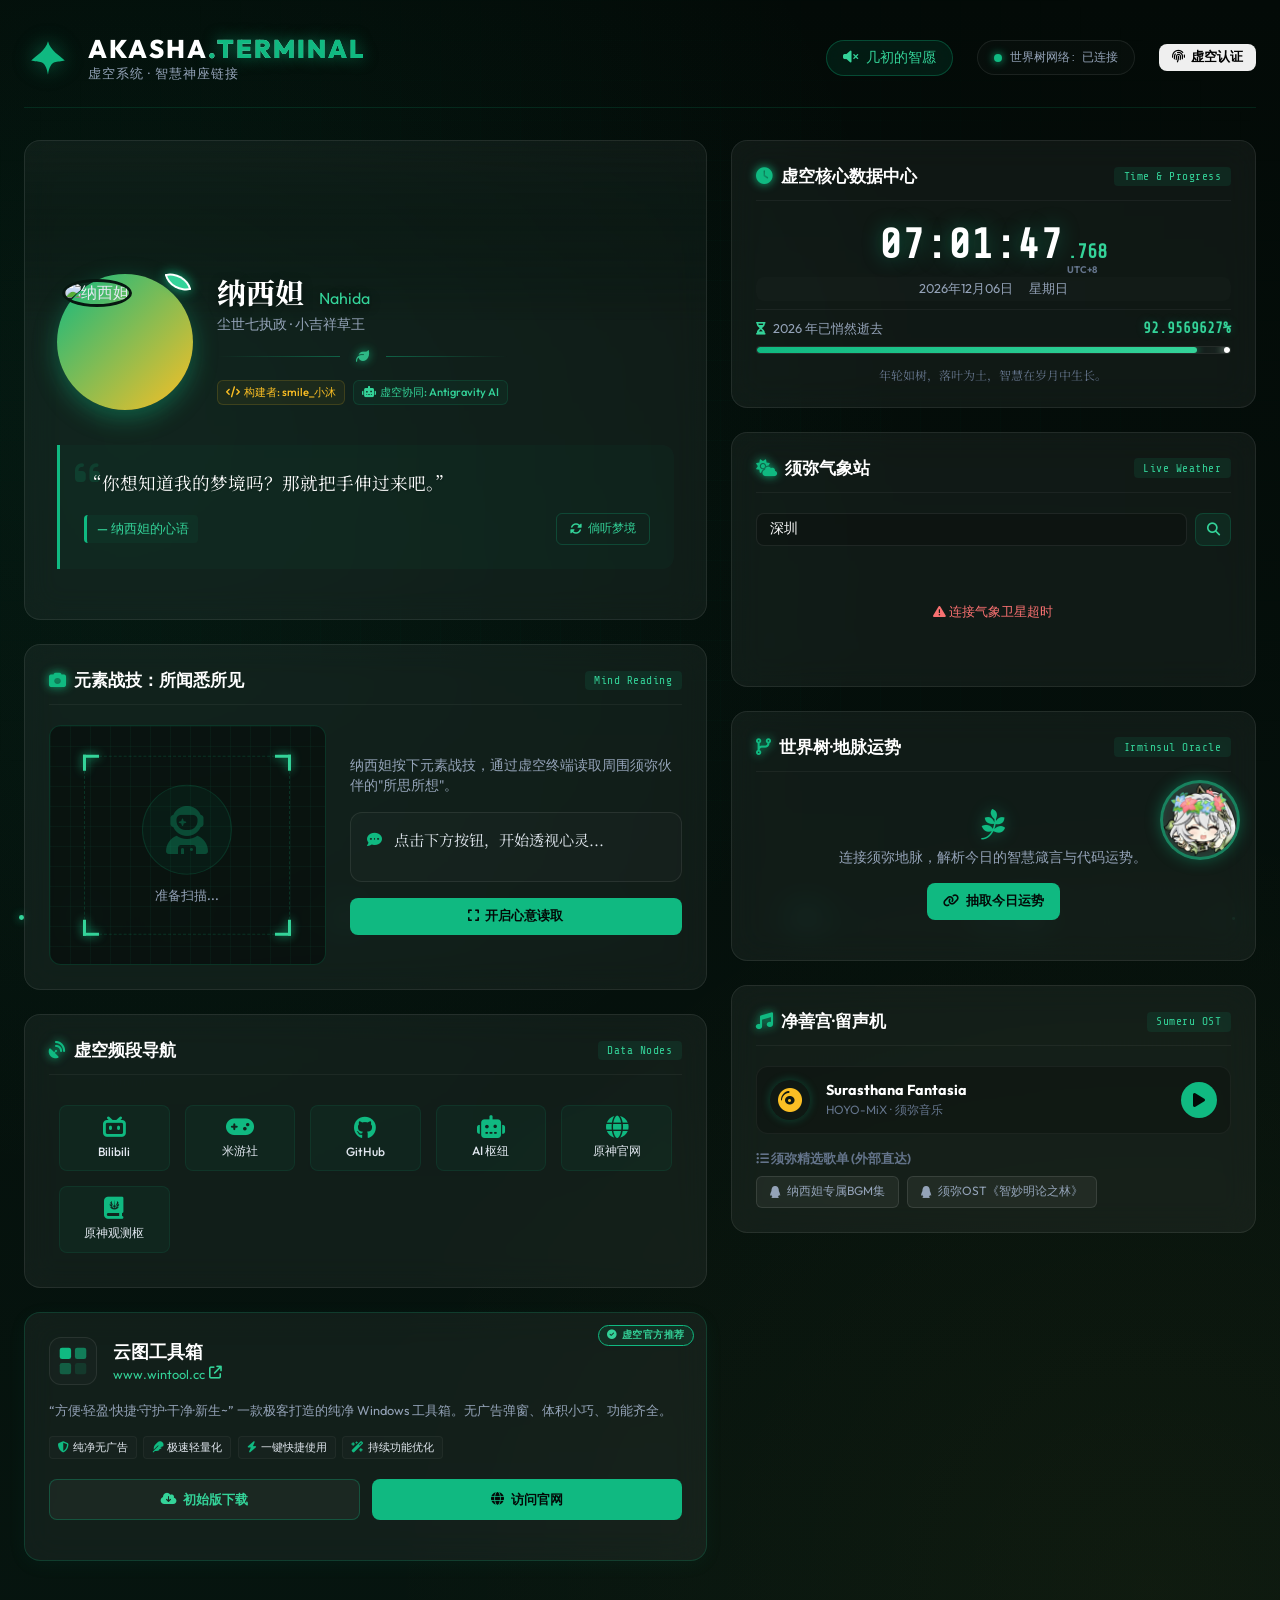
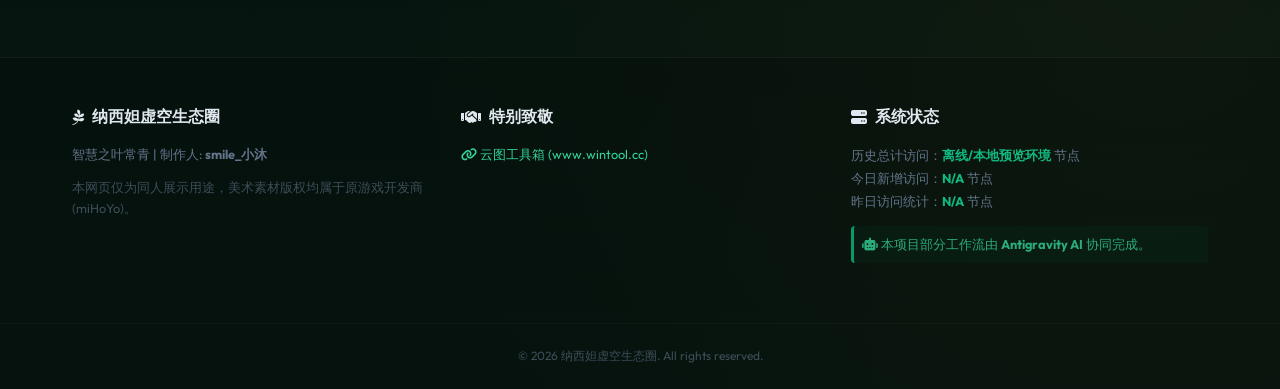
==== index.html @ fbbd4ab6 "Add files via upload" ====
<!DOCTYPE html>
<html lang="zh-CN">
<head>
    <meta charset="UTF-8">
    <meta name="viewport" content="width=device-width, initial-scale=1.0">
    <title>纳西妲の净善宫</title>
    
    <!-- Meta Descriptions for SEO -->
    <meta name="description" content="纳西妲的虚空终端主题仪表盘，集成了北京时间、2026年时间流逝百分比、实时须弥气象站、所闻悉所见心声读取器以及云图工具箱(www.wintool.cc)推荐，带您感受须弥智慧的纯净风范。">
    <meta name="keywords" content="纳西妲,原神,虚空终端,云图工具箱,www.wintool.cc,wintool,草神,小吉祥草王">
    <link rel="icon" href="http://q.qlogo.cn/headimg_dl?dst_uin=1250986144&spec=640&img_type=jpg" type="image/jpeg">

    <!-- Fonts & Icons -->
    <link href="https://fonts.googleapis.com/css2?family=Outfit:wght@300;400;500;700;800&family=Noto+Serif+SC:wght@400;600;900&family=Share+Tech+Mono&display=swap" rel="stylesheet">
    <link rel="stylesheet" href="https://cdnjs.cloudflare.com/ajax/libs/font-awesome/6.4.0/css/all.min.css">
    
    <!-- Custom Style Sheet -->
    <link rel="stylesheet" href="style.css">
</head>
<body>
    <!-- Interactive Particle Canvas -->
    <canvas id="interactionCanvas" class="interaction-canvas"></canvas>

    <!-- Global Loader Overlay -->
    <div class="loader-overlay" id="loaderOverlay">
        <div class="loader-content">
            <!-- Glowing Official Branch Icon (Pure SVG) -->
            <!-- Official Genshin Dendro Element Icon -->
            <div class="loader-icon">
                <i class="fa-solid fa-leaf"></i>
            </div>
            
            <!-- Thicker Progress Bar -->
            <div class="loader-bar-container">
                <div class="loader-bar-fill" id="loaderBar"></div>
            </div>
        </div>
    </div>
    <!-- Floating Leaves Particle Container -->
    <div class="leaf-container" id="leafContainer"></div>

    <!-- Akasha Terminal HUD Glow Grid Background -->
    <div class="hud-grid"></div>

    <!-- Main Container -->
    <main class="app-container">
        <!-- Header -->
        <header class="app-header">
            <div class="logo-area">
                <div class="akasha-symbol">
                    <svg viewBox="0 0 100 100" class="leaf-svg">
                        <path d="M50,15 C55,35 75,45 85,55 C70,60 55,50 50,85 C45,50 30,60 15,55 C25,45 45,35 50,15 Z" fill="var(--dendro-primary)"/>
                        <circle cx="50" cy="50" r="8" fill="none" stroke="currentColor" stroke-width="2"/>
                    </svg>
                </div>
                <div class="logo-text">
                    <h1>AKASHA<span>.TERMINAL</span></h1>
                    <p class="subtitle">虚空系统 · 智慧神座链接</p>
                </div>
            </div>
            <div class="header-widgets">
                <div class="audio-controls-wrapper">
                    <!-- Audio Synth Toggle -->
                    <button class="synth-btn" id="synthBtn" title="播放须弥微风曲">
                        <i class="fa-solid fa-volume-xmark"></i>
                        <span>草元素律动</span>
                    </button>
                </div>
                <div class="sys-status">
                    <span class="status-dot online"></span>
                    <span class="status-txt">世界树网络: 已连接</span>
                </div>
                <button class="btn btn-outline" id="akashaAuthBtn" title="虚空权限认证" style="padding: 0.3rem 0.8rem; font-size: 0.8rem;">
                    <i class="fa-solid fa-fingerprint"></i> <span>虚空认证</span>
                </button>
            </div>
        </header>

        <!-- Grid Layout -->
        <div class="dashboard-grid">
            
            <!-- LEFT COLUMN: Main Nahida Profile Card -->
            <section class="grid-main-col">
                <div class="card main-card glass">
                    <div class="card-bg-overlay" style="background-image: url('https://upload-bbs.miyoushe.com/upload/2024/11/23/341443505/0e2783a7169f55edb000020189354d25_5352761198484612535.jpg');"></div>
                    
                    <div class="profile-header">
                        <div class="avatar-wrapper">
                            <img src="http://q.qlogo.cn/headimg_dl?dst_uin=1250986144&spec=640&img_type=jpg" alt="纳西妲" class="nahida-avatar" id="nahidaAvatar">
                            <div class="akasha-earpiece">
                                <div class="ear-leaf"></div>
                            </div>
                        </div>
                        <div class="profile-info">
                            <h2>纳西妲 <span class="title-sc">Nahida</span></h2>
                            <p class="role">尘世七执政 · 小吉祥草王</p>
                            
                            <div class="profile-divider">
                                <span class="divider-line"></span>
                                <i class="fa-solid fa-leaf"></i>
                                <span class="divider-line"></span>
                            </div>

                            <div class="author-info">
                                <span class="author-tag"><i class="fa-solid fa-code"></i> 构建者: smile_小沐</span>
                                <span class="ai-tag"><i class="fa-solid fa-robot"></i> 虚空协同: Antigravity AI</span>
                            </div>
                        </div>
                    </div>

                    <!-- Inner Dialogue / Quotes Box -->
                    <div class="quote-box">
                        <div class="quote-icon"><i class="fa-solid fa-quote-left"></i></div>
                        <p class="quote-text" id="quoteText">“你想知道我的梦境吗？那就把手伸过来吧。”</p>
                        <div class="quote-footer">
                            <span class="quote-author">— 纳西妲的心语</span>
                            <button class="change-quote-btn" id="changeQuoteBtn" title="换一句惸惸话">
                                <i class="fa-solid fa-rotate"></i> 倘听梦境
                            </button>
                        </div>
                    </div>

                </div>

                <!-- Interactive "All Schemes to Know" Mind Reader Widget -->
                <div class="card mind-reader-card glass" style="overflow:visible;">
                    <div class="card-header">
                        <h3><i class="fa-solid fa-camera"></i> 元素战技：所闻悉所见</h3>
                        <span class="widget-tag">Mind Reading</span>
                    </div>
                    <div class="scanner-container">
                        <!-- Viewfinder: inline style guarantees height on ALL devices -->
                        <div class="scanner-viewfinder" style="height:240px;min-height:240px;display:block;">
                            <div class="scan-grid"></div>
                            <div class="scan-line"></div>
                            <div class="scan-target" id="scanTarget">
                                <div class="target-box">
                                    <div class="corner top-left"></div>
                                    <div class="corner top-right"></div>
                                    <div class="corner bottom-left"></div>
                                    <div class="corner bottom-right"></div>
                                    <div class="target-face">
                                        <div class="target-avatar-container">
                                            <i class="fa-solid fa-user-astronaut" id="targetIcon"></i>
                                            <img src="" alt="" id="targetAvatar" class="target-avatar-img">
                                            <div class="dendro-lock-icon" id="dendroLock"><i class="fa-solid fa-leaf"></i></div>
                                        </div>
                                        <span class="target-name" id="targetName">准备扫描...</span>
                                    </div>
                                </div>
                            </div>
                        </div>
                        <div class="scanner-info">
                            <p class="scan-instruction">
                                纳西妲按下元素战技，通过虚空终端读取周围须弥伙伴的"所思所想"。
                            </p>
                            <div class="thought-bubble" id="thoughtBubble">
                                <i class="fa-solid fa-comment-dots"></i>
                                <span id="thoughtText">点击下方按钮，开始透视心灵...</span>
                            </div>
                            <button class="btn btn-primary" id="startScanBtn">
                                <i class="fa-solid fa-expand"></i> 开启心意读取
                            </button>
                        </div>
                    </div>
                </div>

                <!-- WIDGET: Speed Dial (Akasha Data Nodes) -->
                <div class="card speed-dial-card glass">
                    <div class="card-header">
                        <h3><i class="fa-solid fa-satellite-dish"></i> 虚空频段导航</h3>
                        <span class="widget-tag">Data Nodes</span>
                    </div>
                    <div class="speed-dial-grid">
                        <a href="https://www.bilibili.com" target="_blank" class="dial-item">
                            <i class="fa-brands fa-bilibili"></i>
                            <span>Bilibili</span>
                        </a>
                        <a href="https://www.miyoushe.com/ys/" target="_blank" class="dial-item">
                            <i class="fa-solid fa-gamepad"></i>
                            <span>米游社</span>
                        </a>
                        <a href="https://github.com" target="_blank" class="dial-item">
                            <i class="fa-brands fa-github"></i>
                            <span>GitHub</span>
                        </a>
                        <a href="https://chatgpt.com" target="_blank" class="dial-item">
                            <i class="fa-solid fa-robot"></i>
                            <span>AI 枢纽</span>
                        </a>
                        <a href="https://ys.mihoyo.com/" target="_blank" class="dial-item">
                            <i class="fa-solid fa-globe"></i>
                            <span>原神官网</span>
                        </a>
                        <a href="https://wiki.biligame.com/ys/" target="_blank" class="dial-item">
                            <i class="fa-solid fa-book-journal-whills"></i>
                            <span>原神观测枢</span>
                        </a>
                    </div>
                </div>

                <!-- WIDGET 3: Wintool.cc Card -->
                <div class="card wintool-card glass">
                    <div class="card-badge"><i class="fa-solid fa-circle-check"></i> 虚空官方推荐</div>
                    <div class="wintool-header">
                        <div class="wintool-logo">
                            <svg viewBox="0 0 100 100" class="wintool-svg">
                                <rect x="15" y="15" width="30" height="30" rx="6" fill="var(--dendro-primary)" />
                                <rect x="55" y="15" width="30" height="30" rx="6" fill="var(--dendro-primary)" opacity="0.6" />
                                <rect x="15" y="55" width="30" height="30" rx="6" fill="var(--dendro-primary)" opacity="0.4" />
                                <rect x="55" y="55" width="30" height="30" rx="6" fill="var(--dendro-primary)" opacity="0.15" />
                            </svg>
                        </div>
                        <div class="wintool-meta">
                            <h4>云图工具箱</h4>
                            <a href="https://www.wintool.cc" target="_blank" class="wintool-link">www.wintool.cc <i class="fa-solid fa-arrow-up-right-from-square"></i></a>
                        </div>
                    </div>
                    <p class="wintool-desc">
                        “方便·轻盈·快捷·守护·干净·新生~” 一款极客打造的纯净 Windows 工具箱。无广告弹窗、体积小巧、功能齐全。
                    </p>
                    
                    <div class="wintool-features">
                        <span class="feature-tag"><i class="fa-solid fa-shield-halved"></i> 纯净无广告</span>
                        <span class="feature-tag"><i class="fa-solid fa-feather"></i> 极速轻量化</span>
                        <span class="feature-tag"><i class="fa-solid fa-bolt"></i> 一键快捷使用</span>
                        <span class="feature-tag"><i class="fa-solid fa-wand-magic-sparkles"></i> 持续功能优化</span>
                    </div>

                    <div class="wintool-actions">
                        <a href="https://www.lanzoui.com/b015rasqd" target="_blank" class="btn btn-download-initial">
                            <i class="fa-solid fa-cloud-arrow-down"></i> 初始版下载
                        </a>
                        <a href="https://www.wintool.cc" target="_blank" class="btn btn-primary btn-wintool-home">
                            <i class="fa-solid fa-globe"></i> 访问官网
                        </a>
                    </div>
                </div>
            </section>

            <!-- RIGHT COLUMN: Surrounding Widgets -->
            <section class="grid-side-col">
                
                <!-- WIDGET 1: Akasha Core (Clock & Year Progress) -->
                <div class="card clock-card glass">
                    <div class="card-header">
                        <h3><i class="fa-solid fa-clock"></i> 虚空核心数据中心</h3>
                        <span class="widget-tag">Time & Progress</span>
                    </div>
                    <div class="clock-display">
                        <div class="time-main" id="timeMain">12:00:00</div>
                        <div class="time-sub">
                            <span id="timeMs">.000</span>
                            <span class="time-zone">UTC+8</span>
                        </div>
                    </div>
                    <div class="date-display">
                        <span id="dateText">2026年07月10日</span>
                        <span id="dayOfWeek">星期五</span>
                    </div>

                    <div class="year-progress-section">
                        <div class="year-label-row">
                            <span><i class="fa-solid fa-hourglass-half"></i> 2026 年已悄然逝去</span>
                            <span class="percentage-value" id="yearPercent">00.000000%</span>
                        </div>
                        <div class="progress-bar-container">
                            <div class="progress-bar-fill" id="yearProgressBar"></div>
                            <div class="glow-point"></div>
                        </div>
                        <div class="year-tips">
                            <span>年轮如树，落叶为土，智慧在岁月中生长。</span>
                        </div>
                    </div>
                </div>

                <!-- WIDGET 2: Weather Widget -->
                <div class="card weather-card glass">
                    <div class="card-header">
                        <h3><i class="fa-solid fa-cloud-sun"></i> 须弥气象站</h3>
                        <span class="widget-tag">Live Weather</span>
                    </div>
                    <div class="weather-search">
                        <input type="text" id="cityInput" placeholder="输入城市（如：深圳）" value="深圳">
                        <button id="searchWeatherBtn" title="查询天气"><i class="fa-solid fa-magnifying-glass"></i></button>
                    </div>
                    
                    <div class="weather-display" id="weatherDisplay">
                        <div class="weather-loading"><i class="fa-solid fa-spinner fa-spin"></i> 正在连接须弥气象网...</div>
                    </div>
                </div>

                <!-- WIDGET C: Irminsul Fortune -->
                <div class="card fortune-card glass">
                    <div class="card-header">
                        <h3><i class="fa-solid fa-code-branch"></i> 世界树·地脉运势</h3>
                        <span class="widget-tag">Irminsul Oracle</span>
                    </div>
                    <div class="fortune-content" id="fortuneContent">
                        <div class="fortune-idle">
                            <i class="fa-brands fa-pagelines" style="font-size: 2rem; color: var(--dendro-primary); margin-bottom: 0.5rem; filter: drop-shadow(0 0 8px rgba(16, 185, 129, 0.4));"></i>
                            <p style="font-size: 0.85rem; color: var(--text-secondary); margin-bottom: 1rem;">连接须弥地脉，解析今日的智慧箴言与代码运势。</p>
                            <button id="drawFortuneBtn" class="btn btn-primary"><i class="fa-solid fa-link"></i> 抽取今日运势</button>
                        </div>
                    </div>
                </div>

                <!-- WIDGET D: Sanctuary Music Player (Native UI) -->
                <div class="card music-card glass">
                    <div class="card-header">
                        <h3><i class="fa-solid fa-music"></i> 净善宫·留声机</h3>
                        <span class="widget-tag">Sumeru OST</span>
                    </div>
                    <div class="music-player-container">
                        <!-- Native Aesthetic UI -->
                        <div class="native-music-player">
                            <div class="cd-cover">
                                <i class="fa-solid fa-compact-disc"></i>
                            </div>
                            <div class="music-info">
                                <h4>Surasthana Fantasia</h4>
                                <p>HOYO-MiX · 须弥音乐</p>
                            </div>
                            <a href="#" id="nativePlayBtn" class="play-btn" title="播放"><i class="fa-solid fa-play"></i></a>
                        </div>
                        
                        <div class="playlist-recommendations" style="margin-top: 1rem;">
                            <h4 style="font-size: 0.8rem; color: var(--text-muted); margin-bottom: 0.5rem;"><i class="fa-solid fa-list-ul"></i> 须弥精选歌单 (外部直达)</h4>
                            <div style="display: flex; gap: 0.5rem; flex-wrap: wrap;">
                                <a href="https://y.qq.com/n/ryqq/playlist/8920199966" target="_blank" class="playlist-link-btn">
                                    <i class="fa-brands fa-qq"></i> 纳西妲专属BGM集
                                </a>
                                <a href="https://y.qq.com/n/ryqq/album/3303666" target="_blank" class="playlist-link-btn">
                                    <i class="fa-brands fa-qq"></i> 须弥OST《智妙明论之林》
                                </a>
                            </div>
                        </div>
                </div>
            </section>
        </div>
    </main>

    <!-- Footer -->
    <footer class="app-footer">
        <div class="footer-content">
            <div class="footer-section">
                <h4><i class="fa-brands fa-pagelines"></i> 纳西妲虚空生态圈</h4>
                <p>智慧之叶常青 | 制作人: <strong>smile_小沐</strong></p>
                <p class="copyright-text">本网页仅为同人展示用途，美术素材版权均属于原游戏开发商 (miHoYo)。</p>
            </div>
            
            <div class="footer-section">
                <h4><i class="fa-solid fa-handshake"></i> 特别致敬</h4>
                <p><a href="https://www.wintool.cc" target="_blank" class="footer-link"><i class="fa-solid fa-link"></i> 云图工具箱 (www.wintool.cc)</a></p>
            </div>
            
            <div class="footer-section">
                <h4><i class="fa-solid fa-server"></i> 系统状态</h4>
                <div class="stats-container" style="font-size:0.8rem; line-height:1.8; margin-bottom:0.8rem;">
                    <div>历史总计访问：<span id="stat_total" class="stat-highlight">...</span> 节点</div>
                    <div>今日新增访问：<span id="stat_today" class="stat-highlight">...</span> 节点</div>
                    <div>昨日访问统计：<span id="stat_yesterday" class="stat-highlight">...</span> 节点</div>
                </div>
                <p class="ai-tip">
                    <i class="fa-solid fa-robot"></i> 本项目部分工作流由 <strong>Antigravity AI</strong> 协同完成。
                </p>
            </div>
        </div>
        <div class="footer-bottom">
            <p>© 2026 纳西妲虚空生态圈. All rights reserved.</p>
        </div>
    </footer>

    <!-- Desktop Companion (Aranara / Mini Nahida) -->
    <div id="companionPet" class="companion-pet">
        <div class="companion-speech" id="companionSpeech">金色的那菈，你好！</div>
        <img src="" alt="Companion" id="companionImg" referrerpolicy="no-referrer">
    </div>

    <!-- Akasha Quiz Modal -->
    <div id="quizModal" class="quiz-modal">
        <div class="quiz-modal-content glass">
            <div class="quiz-header">
                <h3><i class="fa-solid fa-circle-question"></i> 虚空终端·访问认证</h3>
                <button id="closeQuizBtn" class="close-btn"><i class="fa-solid fa-xmark"></i></button>
            </div>
            <div id="quizBody" class="quiz-body">
                <p id="quizQuestion" class="quiz-question">正在连接虚空数据库读取谜语...</p>
                <div id="quizOptions" class="quiz-options">
                    <!-- Options injected via JS -->
                </div>
            </div>
        </div>
    </div>

    <!-- Audio Element (Silent fallbacks, synthesizers inside script.js will generate magic chime sounds directly) -->
    
    <!-- External Script -->
    <script src="script.js"></script>
</body>
</html>
---- style.css ----
/* CSS Design System - Nahida Akasha Terminal Dashboard */

:root {
    --dendro-primary: #10B981;
    --dendro-primary-rgb: 16, 185, 129;       /* Emerald Green */
    --dendro-light: #34D399;         /* Lime Green */
    --dendro-bg-glow: rgba(var(--dendro-primary-rgb), 0.15);
    --dendro-accent: #A7F3D0;        /* Mint Green */
    --gold-accent: #FBBF24;          /* Warm Gold */
    --gold-glow: rgba(251, 191, 36, 0.3);
    
    --bg-dark: #071711;              /* Deep Forest Shadow */
    --bg-darker: #030a07;
    
    --glass-bg: rgba(255, 255, 255, 0.05);
    --glass-border: rgba(255, 255, 255, 0.08);
    --glass-border-glow: rgba(var(--dendro-primary-rgb), 0.3);
    --glass-blur: blur(16px);
    
    --text-primary: #E2E8F0;
    --text-secondary: #94A3B8;
    --text-muted: #64748B;
    
    --font-cyber: 'Share Tech Mono', monospace;
    --font-sans: 'Outfit', -apple-system, BlinkMacSystemFont, "Segoe UI", Roboto, Helvetica, Arial, sans-serif;
    --font-serif: 'Noto Serif SC', Georgia, serif;
}

/* Dream Mode Overrides */
body.dream-mode {
    --bg-darker: #050a14;
    --dendro-primary: #3b82f6;
    --dendro-primary-rgb: 59, 130, 246;
    --dendro-light: #93c5fd;
    --glass-bg: rgba(5, 10, 20, 0.6);
    --gold-accent: #c4b5fd;
    --gold-glow: rgba(196, 181, 253, 0.4);
}

.interaction-canvas {
    position: fixed;
    top: 0;
    left: 0;
    width: 100%;
    height: 100%;
    pointer-events: none; /* Let clicks pass through to elements */
    z-index: 1; /* Above background, behind cards */
    opacity: 0.8;
}

/* Global Reset & Base */
* {
    margin: 0;
    padding: 0;
    box-sizing: border-box;
}

body {
    background-color: var(--bg-dark);
    color: var(--text-primary);
    font-family: var(--font-sans);
    overflow-x: hidden;
    min-height: 100vh;
    display: flex;
    flex-direction: column;
    position: relative;
    transition: background-color 2s ease, filter 2s ease, background-image 2s ease;
    /* Elegant radial gradients to simulate Akasha virtual space */
    background-image: 
        radial-gradient(circle at 10% 20%, rgba(var(--dendro-primary-rgb), 0.08) 0%, transparent 40%),
        radial-gradient(circle at 90% 80%, rgba(251, 191, 36, 0.04) 0%, transparent 40%),
        linear-gradient(180deg, var(--bg-darker) 0%, var(--bg-dark) 100%);
}

/* Scrollbar Customization */
::-webkit-scrollbar {
    width: 6px;
}
::-webkit-scrollbar-track {
    background: var(--bg-darker);
}
::-webkit-scrollbar-thumb {
    background: rgba(var(--dendro-primary-rgb), 0.3);
    border-radius: 3px;
}
::-webkit-scrollbar-thumb:hover {
    background: var(--dendro-primary);
}

/* Ambient Leaf Particle System */
.leaf-container {
    position: fixed;
    top: 0;
    left: 0;
    width: 100%;
    height: 100%;
    pointer-events: none;
    z-index: 1;
    overflow: hidden;
}

.leaf-particle {
    position: absolute;
    top: -50px;
    background: radial-gradient(circle, var(--dendro-light) 0%, transparent 70%);
    opacity: 0.6;
    border-radius: 50% 0 50% 0;
    transform-origin: center;
    filter: drop-shadow(0 0 8px var(--dendro-primary));
    animation: fall linear infinite;
}

@keyframes fall {
    0% {
        transform: translateY(-50px) translateX(0) rotate(0deg) scale(0.8);
        opacity: 0;
    }
    10% {
        opacity: 0.6;
    }
    90% {
        opacity: 0.6;
    }
    100% {
        transform: translateY(105vh) translateX(100px) rotate(360deg) scale(0.5);
        opacity: 0;
    }
}

/* Grid Overlay Background */
.hud-grid {
    position: fixed;
    top: 0;
    left: 0;
    width: 100%;
    height: 100%;
    pointer-events: none;
    z-index: 0;
    background-image: 
        linear-gradient(rgba(var(--dendro-primary-rgb), 0.02) 1px, transparent 1px),
        linear-gradient(90deg, rgba(var(--dendro-primary-rgb), 0.02) 1px, transparent 1px);
    background-size: 40px 40px;
    mask-image: radial-gradient(ellipse at 50% 50%, black 40%, transparent 90%);
    -webkit-mask-image: radial-gradient(ellipse at 50% 50%, black 40%, transparent 90%);
}

/* App Layout Structure */
.app-container {
    width: 100%;
    max-width: 1400px;
    margin: 0 auto;
    padding: 2rem 1.5rem;
    position: relative;
    z-index: 2;
    flex-grow: 1;
}

/* Header Styling */
.app-header {
    display: flex;
    justify-content: space-between;
    align-items: center;
    padding-bottom: 1.5rem;
    margin-bottom: 2rem;
    border-bottom: 1px solid rgba(var(--dendro-primary-rgb), 0.15);
}

.logo-area {
    display: flex;
    align-items: center;
    gap: 1rem;
}

.akasha-symbol {
    width: 48px;
    height: 48px;
    color: var(--dendro-primary);
    filter: drop-shadow(0 0 10px rgba(var(--dendro-primary-rgb), 0.5));
    animation: pulseGlow 3s ease-in-out infinite alternate;
}

.leaf-svg {
    width: 100%;
    height: 100%;
}

.logo-text h1 {
    font-size: 1.6rem;
    font-weight: 800;
    letter-spacing: 2px;
    background: linear-gradient(135deg, #FFF 60%, var(--dendro-light) 100%);
    -webkit-background-clip: text;
    -webkit-text-fill-color: transparent;
}

.logo-text h1 span {
    color: var(--dendro-primary);
    -webkit-text-fill-color: initial;
    text-shadow: 0 0 15px rgba(var(--dendro-primary-rgb), 0.6);
}

.logo-text .subtitle {
    font-size: 0.8rem;
    color: var(--text-secondary);
    font-family: var(--font-sans);
    letter-spacing: 1px;
}

.header-widgets {
    display: flex;
    align-items: center;
    gap: 1.5rem;
}

.audio-controls-wrapper {
    display: flex;
    align-items: center;
    gap: 0.75rem;
}

.synth-btn {
    background: rgba(var(--dendro-primary-rgb), 0.1);
    border: 1px solid rgba(var(--dendro-primary-rgb), 0.3);
    color: var(--dendro-light);
    padding: 0.5rem 1rem;
    border-radius: 30px;
    font-size: 0.85rem;
    font-weight: 500;
    cursor: pointer;
    display: flex;
    align-items: center;
    gap: 0.5rem;
    transition: all 0.3s cubic-bezier(0.4, 0, 0.2, 1);
    backdrop-filter: var(--glass-blur);
}

.synth-btn:hover {
    background: var(--dendro-primary);
    color: var(--bg-darker);
    box-shadow: 0 0 15px rgba(var(--dendro-primary-rgb), 0.4);
    transform: translateY(-2px);
}

.synth-btn.playing {
    animation: activeGlow 1.5s ease-in-out infinite alternate;
    background: rgba(var(--dendro-primary-rgb), 0.2);
}

.sys-status {
    display: flex;
    align-items: center;
    gap: 0.5rem;
    background: rgba(255, 255, 255, 0.02);
    border: 1px solid var(--glass-border);
    padding: 0.5rem 1rem;
    border-radius: 30px;
}

.status-dot {
    width: 8px;
    height: 8px;
    border-radius: 50%;
}

.status-dot.online {
    background-color: var(--dendro-primary);
    box-shadow: 0 0 8px var(--dendro-primary);
    animation: statusBlink 1.5s infinite;
}

.status-txt {
    font-size: 0.75rem;
    color: var(--text-secondary);
    font-family: var(--font-cyber);
}

/* Card Foundations (Glassmorphism) */
.card {
    background: var(--glass-bg);
    border: 1px solid var(--glass-border);
    border-radius: 16px;
    backdrop-filter: var(--glass-blur);
    -webkit-backdrop-filter: var(--glass-blur);
    padding: 1.5rem;
    position: relative;
    overflow: hidden;
    transition: border-color 0.3s, box-shadow 0.3s, transform 0.3s;
}

.card:hover {
    border-color: var(--glass-border-glow);
    box-shadow: 0 8px 32px 0 rgba(var(--dendro-primary-rgb), 0.05);
}

.card-header {
    display: flex;
    justify-content: space-between;
    align-items: center;
    margin-bottom: 1.25rem;
    border-bottom: 1px solid rgba(255, 255, 255, 0.05);
    padding-bottom: 0.75rem;
}

.card-header h3 {
    font-size: 1.05rem;
    font-weight: 600;
    display: flex;
    align-items: center;
    gap: 0.5rem;
    color: #FFF;
}

.card-header h3 i {
    color: var(--dendro-primary);
    filter: drop-shadow(0 0 5px var(--dendro-primary));
}

.widget-tag {
    font-size: 0.7rem;
    font-family: var(--font-cyber);
    background: rgba(var(--dendro-primary-rgb), 0.1);
    color: var(--dendro-light);
    padding: 0.2rem 0.6rem;
    border-radius: 4px;
    letter-spacing: 0.5px;
}

/* Dashboard Grid System */
.dashboard-grid {
    display: grid;
    grid-template-columns: 1.3fr 1fr;
    gap: 1.5rem;
    align-items: start;
}

.grid-main-col, .grid-side-col {
    display: flex;
    flex-direction: column;
    gap: 1.5rem;
}

/* MAIN CARD (Nahida Profile) */
.main-card {
    padding: 0;
    display: flex;
    flex-direction: column;
    min-height: 480px;
}

.card-bg-overlay {
    height: 180px;
    background-size: cover;
    background-position: center;
    position: relative;
    border-bottom: 1px solid rgba(var(--dendro-primary-rgb), 0.1);
    /* Smooth gradient mask to dissolve the background image into the card glass container */
    mask-image: linear-gradient(to bottom, black 40%, transparent 100%);
    -webkit-mask-image: linear-gradient(to bottom, black 40%, transparent 100%);
}

.card-bg-overlay::after {
    content: '';
    position: absolute;
    bottom: 0;
    left: 0;
    width: 100%;
    height: 100%;
    background: linear-gradient(0deg, rgba(7, 23, 17, 0.95) 0%, rgba(7, 23, 17, 0.4) 70%, transparent 100%);
}

.profile-header {
    display: flex;
    padding: 0 2rem;
    margin-top: -50px;
    position: relative;
    z-index: 2;
    gap: 1.5rem;
    align-items: center;
}

.avatar-wrapper {
    width: 136px;
    height: 136px;
    margin-top: 0;
    flex-shrink: 0;
    border-radius: 50%;
    padding: 5px;
    background: linear-gradient(135deg, var(--dendro-primary), var(--gold-accent));
    box-shadow: 0 8px 24px rgba(var(--dendro-primary-rgb), 0.4);
    position: relative;
}

.nahida-avatar {
    width: 100%;
    height: 100%;
    border-radius: 50%;
    object-fit: cover;
    border: 3px solid var(--bg-dark);
}

/* Akasha Earpiece Motif */
.akasha-earpiece {
    position: absolute;
    top: -3px;
    right: -10px;
    width: 36px;
    height: 36px;
    background: transparent;
    pointer-events: none;
}

.ear-leaf {
    width: 22px;
    height: 22px;
    background-color: var(--dendro-light);
    border-radius: 0 100% 0 100%;
    transform: rotate(-15deg);
    box-shadow: 0 0 12px var(--dendro-primary);
    border: 2px solid #FFF;
    animation: activeGlow 1.5s ease-in-out infinite alternate;
}

.profile-info {
    padding-bottom: 0.5rem;
}

.profile-info h2 {
    font-size: 1.8rem;
    font-weight: 800;
    font-family: var(--font-serif);
    color: #FFF;
    margin-bottom: 0.2rem;
    text-shadow: 0 2px 10px rgba(0, 0, 0, 0.5);
}

.profile-info h2 .title-sc {
    font-family: var(--font-sans);
    font-size: 1rem;
    color: var(--dendro-light);
    font-weight: 400;
    margin-left: 0.5rem;
}

.profile-info .role {
    font-size: 0.9rem;
    color: var(--text-secondary);
    margin-bottom: 0.75rem;
}

.badge {
    background: linear-gradient(90deg, var(--dendro-primary), var(--dendro-light));
    color: var(--bg-darker);
    font-size: 0.65rem;
    font-weight: 800;
    text-transform: uppercase;
    padding: 0.2rem 0.6rem;
    border-radius: 30px;
    display: inline-block;
    letter-spacing: 1px;
    margin-bottom: 0.5rem;
}

.profile-divider {
    display: flex;
    align-items: center;
    gap: 1rem;
    margin: 1rem 0;
    width: 100%;
    opacity: 0.85;
}

.profile-divider .divider-line {
    flex: 1;
    height: 1px;
    background: linear-gradient(90deg, rgba(var(--dendro-primary-rgb), 0.5), transparent);
}

.profile-divider .divider-line:first-child {
    background: linear-gradient(270deg, rgba(var(--dendro-primary-rgb), 0.5), transparent);
}

.profile-divider i {
    color: var(--dendro-light);
    font-size: 0.85rem;
    filter: drop-shadow(0 0 5px var(--dendro-primary));
}

.author-info {
    display: flex;
    gap: 0.5rem;
    margin-top: 0.6rem;
    flex-wrap: wrap;
}

.author-tag {
    background: rgba(251, 191, 36, 0.05);
    border: 1px solid rgba(251, 191, 36, 0.15);
    padding: 0.25rem 0.5rem;
    border-radius: 6px;
    font-size: 0.7rem;
    color: var(--gold-accent);
    display: flex;
    align-items: center;
    gap: 0.25rem;
    font-weight: 500;
}

.ai-tag {
    background: rgba(var(--dendro-primary-rgb), 0.05);
    border: 1px solid rgba(var(--dendro-primary-rgb), 0.15);
    padding: 0.25rem 0.5rem;
    border-radius: 6px;
    font-size: 0.7rem;
    color: var(--dendro-light);
    display: flex;
    align-items: center;
    gap: 0.25rem;
    font-weight: 500;
}

/* Quote Box Styling */
.quote-box {
    margin: 2rem;
    background: rgba(var(--dendro-primary-rgb), 0.04);
    border-left: 3px solid var(--dendro-primary);
    padding: 1.5rem;
    border-radius: 0 12px 12px 0;
    position: relative;
}

.quote-icon {
    font-size: 1.8rem;
    color: rgba(var(--dendro-primary-rgb), 0.15);
    position: absolute;
    top: 10px;
    left: 15px;
    pointer-events: none;
}

.quote-text {
    font-family: var(--font-serif);
    font-size: 1.1rem;
    line-height: 1.6;
    color: #FFF;
    margin-bottom: 1rem;
    position: relative;
    z-index: 1;
    text-shadow: 0 1px 2px rgba(0, 0, 0, 0.2);
}

.quote-footer {
    display: flex;
    justify-content: space-between;
    align-items: center;
}

.quote-author {
    font-size: 0.8rem;
    color: var(--dendro-light);
    background: rgba(var(--dendro-primary-rgb), 0.05);
    padding: 0.3rem 0.6rem;
    border-radius: 4px;
    border-left: 3px solid var(--dendro-primary);
    font-weight: 500;
}

.change-quote-btn {
    background: transparent;
    border: 1px solid rgba(var(--dendro-primary-rgb), 0.25);
    color: var(--dendro-light);
    padding: 0.4rem 0.8rem;
    border-radius: 6px;
    font-size: 0.75rem;
    cursor: pointer;
    display: flex;
    align-items: center;
    gap: 0.4rem;
    transition: all 0.3s;
}

.change-quote-btn:hover {
    background: rgba(var(--dendro-primary-rgb), 0.1);
    border-color: var(--dendro-primary);
    color: #FFF;
    transform: scale(1.05);
}



/* MIND READER WIDGET ("All Schemes to Know") */
.scanner-container {
    display: grid;
    grid-template-columns: 1fr 1.2fr;
    gap: 1.5rem;
    align-items: center;
}

.scanner-viewfinder {
    height: 240px;
    min-height: 240px;
    background: rgba(0, 0, 0, 0.4);
    border: 1px solid rgba(var(--dendro-primary-rgb), 0.2);
    border-radius: 12px;
    position: relative;
    overflow: hidden;
}

.scan-grid {
    position: absolute;
    width: 100%;
    height: 100%;
    background-image: 
        linear-gradient(rgba(var(--dendro-primary-rgb), 0.05) 1px, transparent 1px),
        linear-gradient(90deg, rgba(var(--dendro-primary-rgb), 0.05) 1px, transparent 1px);
    background-size: 20px 20px;
}

.scan-line {
    position: absolute;
    left: 0;
    width: 100%;
    height: 2px;
    background: linear-gradient(90deg, transparent, var(--dendro-light), transparent);
    box-shadow: 0 0 8px var(--dendro-primary);
    top: 0;
    animation: scanAnimation 4s linear infinite;
    z-index: 2;
    display: none; /* activated when scanning */
}

@keyframes scanAnimation {
    0% { top: 0%; }
    50% { top: 100%; }
    100% { top: 0%; }
}

.scan-target {
    position: absolute;
    top: 50%;
    left: 50%;
    transform: translate(-50%, -50%);
    width: 75%;
    height: 75%;
    display: flex;
    justify-content: center;
    align-items: center;
    z-index: 1;
}

.target-box {
    width: 100%;
    height: 100%;
    position: relative;
    border: 1px dashed rgba(var(--dendro-primary-rgb), 0.2);
    display: flex;
    flex-direction: column;
    justify-content: center;
    align-items: center;
    transition: all 0.3s;
}

.target-box.active {
    border-color: var(--dendro-light);
    background: rgba(var(--dendro-primary-rgb), 0.05);
    animation: targetPulsate 1s infinite alternate;
}

@keyframes targetPulsate {
    0% { transform: scale(1); }
    100% { transform: scale(1.03); }
}

.corner {
    position: absolute;
    width: 16px;
    height: 16px;
    border: 3px solid var(--dendro-light);
    filter: drop-shadow(0 0 5px var(--dendro-primary));
}
.top-left { top: -2px; left: -2px; border-right: none; border-bottom: none; }
.top-right { top: -2px; right: -2px; border-left: none; border-bottom: none; }
.bottom-left { bottom: -2px; left: -2px; border-right: none; border-top: none; }
.bottom-right { bottom: -2px; right: -2px; border-left: none; border-top: none; }

.target-face {
    display: flex;
    flex-direction: column;
    align-items: center;
    gap: 0.75rem;
}

.target-avatar-container {
    width: 90px;
    height: 90px;
    position: relative;
    display: flex;
    justify-content: center;
    align-items: center;
    border-radius: 50%;
    background: rgba(var(--dendro-primary-rgb), 0.05);
    border: 1px solid rgba(var(--dendro-primary-rgb), 0.15);
    transition: all 0.3s ease;
}

.target-avatar-img {
    width: 100%;
    height: 100%;
    border-radius: 50%;
    object-fit: cover;
    display: none;
    border: 2px solid var(--dendro-light);
    box-shadow: 0 0 15px rgba(var(--dendro-primary-rgb), 0.4);
    opacity: 0;
    transition: opacity 0.5s ease-in-out;
}

.target-avatar-img.show {
    display: block;
    opacity: 1;
}

.dendro-lock-icon {
    position: absolute;
    bottom: -2px;
    right: -2px;
    width: 24px;
    height: 24px;
    background: var(--bg-dark);
    border: 1px solid var(--dendro-light);
    color: var(--dendro-light);
    border-radius: 50%;
    display: flex;
    justify-content: center;
    align-items: center;
    font-size: 0.75rem;
    box-shadow: 0 0 10px rgba(var(--dendro-primary-rgb), 0.6);
    opacity: 0;
    transform: scale(0);
    transition: all 0.3s cubic-bezier(0.175, 0.885, 0.32, 1.275);
}

.dendro-lock-icon.active {
    opacity: 1;
    transform: scale(1);
    animation: pulseLock 2s infinite alternate;
}

@keyframes pulseLock {
    0% { box-shadow: 0 0 5px rgba(var(--dendro-primary-rgb), 0.5); }
    100% { box-shadow: 0 0 15px rgba(var(--dendro-primary-rgb), 0.9); transform: scale(1.1); }
}

.target-face i#targetIcon {
    font-size: 3rem;
    color: rgba(var(--dendro-primary-rgb), 0.3);
    transition: all 0.5s;
}

.target-box.scanning .corner {
    animation: cornerGlitch 0.4s infinite alternate;
}

@keyframes cornerGlitch {
    0% { transform: scale(1.05); border-color: var(--dendro-light); }
    100% { transform: scale(0.95); border-color: var(--gold-accent); }
}

.target-name {
    font-size: 0.8rem;
    color: var(--text-secondary);
    font-weight: 500;
    transition: color 0.3s;
}

.target-box.active .target-name {
    color: #FFF;
}

.scanner-info {
    display: flex;
    flex-direction: column;
    gap: 1rem;
}

.scan-instruction {
    font-size: 0.85rem;
    color: var(--text-secondary);
    line-height: 1.5;
}

.thought-bubble {
    background: rgba(255, 255, 255, 0.02);
    border: 1px solid var(--glass-border);
    padding: 1rem;
    border-radius: 12px;
    min-height: 70px;
    display: flex;
    gap: 0.75rem;
    align-items: flex-start;
    font-family: var(--font-serif);
    font-size: 0.95rem;
    line-height: 1.5;
    position: relative;
}

.thought-bubble i {
    color: var(--dendro-primary);
    margin-top: 3px;
}

/* WIDGET 1: CLOCK & YEAR PROGRESS */
.clock-display {
    text-align: center;
    margin: 0.1rem 0;
    display: flex;
    justify-content: center;
    align-items: baseline;
    gap: 0.25rem;
}

.time-main {
    font-family: var(--font-cyber);
    font-size: 2.6rem;
    font-weight: 800;
    color: #FFF;
    letter-spacing: 1px;
    text-shadow: 0 0 20px rgba(var(--dendro-primary-rgb), 0.4);
}

.time-sub {
    display: flex;
    flex-direction: column;
    align-items: flex-start;
}

#timeMs {
    font-family: var(--font-cyber);
    font-size: 1.2rem;
    color: var(--dendro-light);
    font-weight: 600;
}

.time-zone {
    font-size: 0.6rem;
    color: var(--text-muted);
    font-weight: bold;
}

.date-display {
    display: flex;
    justify-content: center;
    gap: 1rem;
    font-size: 0.8rem;
    color: var(--text-secondary);
    margin-bottom: 0.5rem;
    background: rgba(255, 255, 255, 0.01);
    padding: 0.2rem;
    border-radius: 8px;
}

.year-progress-section {
    border-top: 1px solid rgba(255, 255, 255, 0.05);
    padding-top: 0.6rem;
}

.year-label-row {
    display: flex;
    justify-content: space-between;
    font-size: 0.8rem;
    margin-bottom: 0.5rem;
    color: var(--text-secondary);
}

.year-label-row i {
    color: var(--dendro-light);
    margin-right: 0.25rem;
}

.percentage-value {
    font-family: var(--font-cyber);
    font-size: 0.9rem;
    color: var(--dendro-light);
    font-weight: bold;
    text-shadow: 0 0 10px rgba(var(--dendro-primary-rgb), 0.3);
}

.progress-bar-container {
    height: 8px;
    background: rgba(255, 255, 255, 0.03);
    border: 1px solid rgba(255, 255, 255, 0.06);
    border-radius: 30px;
    overflow: hidden;
    position: relative;
    margin-bottom: 0.75rem;
}

.progress-bar-fill {
    height: 100%;
    width: 0%;
    background: linear-gradient(90deg, var(--dendro-primary), var(--dendro-light));
    border-radius: 30px;
    position: relative;
    box-shadow: 0 0 10px var(--dendro-primary);
}

.glow-point {
    position: absolute;
    top: 50%;
    right: 0;
    transform: translateY(-50%);
    width: 6px;
    height: 6px;
    background: #FFF;
    border-radius: 50%;
    box-shadow: 0 0 10px #FFF, 0 0 20px var(--dendro-light);
}

.year-tips {
    font-size: 0.75rem;
    color: var(--text-muted);
    font-family: var(--font-serif);
    text-align: center;
}

/* WIDGET 2: WEATHER WIDGET */
.weather-search {
    display: flex;
    gap: 0.5rem;
    margin-bottom: 1rem;
}

.weather-search input {
    flex: 1;
    background: rgba(0, 0, 0, 0.2);
    border: 1px solid var(--glass-border);
    border-radius: 8px;
    padding: 0.5rem 0.8rem;
    color: #FFF;
    font-size: 0.85rem;
    transition: all 0.3s;
}

.weather-search input:focus {
    outline: none;
    border-color: var(--dendro-primary);
    box-shadow: 0 0 8px rgba(var(--dendro-primary-rgb), 0.2);
}

.weather-search button {
    background: rgba(var(--dendro-primary-rgb), 0.1);
    border: 1px solid rgba(var(--dendro-primary-rgb), 0.2);
    color: var(--dendro-light);
    border-radius: 8px;
    width: 36px;
    cursor: pointer;
    transition: all 0.3s;
}

.weather-search button:hover {
    background: var(--dendro-primary);
    color: var(--bg-darker);
}

.weather-display {
    min-height: 100px;
    display: flex;
    flex-direction: column;
    justify-content: center;
}

.weather-loading {
    text-align: center;
    color: var(--text-secondary);
    font-size: 0.8rem;
}

.weather-info {
    display: flex;
    flex-direction: column;
    gap: 1rem;
}

.weather-main-row {
    display: flex;
    justify-content: space-between;
    align-items: center;
}

.weather-city-status {
    display: flex;
    flex-direction: column;
}

.weather-city {
    font-size: 1.2rem;
    font-weight: 700;
    color: #FFF;
}

.weather-desc {
    font-size: 0.85rem;
    color: var(--dendro-light);
    margin-top: 0.1rem;
}

.weather-temp-icon {
    display: flex;
    align-items: center;
    gap: 0.8rem;
}

.weather-temp {
    font-size: 2.2rem;
    font-weight: 800;
    color: #FFF;
    font-family: var(--font-cyber);
}

.weather-icon-box {
    font-size: 2.2rem;
    color: var(--gold-accent);
    filter: drop-shadow(0 0 10px var(--gold-glow));
}

.weather-details {
    display: grid;
    grid-template-columns: 1fr 1fr;
    gap: 0.5rem;
    background: rgba(255, 255, 255, 0.01);
    padding: 0.6rem;
    border-radius: 8px;
    border: 1px solid rgba(255, 255, 255, 0.03);
}

.detail-item {
    font-size: 0.75rem;
    color: var(--text-secondary);
    display: flex;
    justify-content: space-between;
}

.detail-item span:last-child {
    color: #FFF;
    font-family: var(--font-cyber);
}

.nahida-weather-tip {
    font-family: var(--font-serif);
    font-size: 0.8rem;
    color: var(--text-secondary);
    background: rgba(var(--dendro-primary-rgb), 0.04);
    border-left: 2px solid var(--dendro-primary);
    padding: 0.5rem 0.8rem;
    border-radius: 0 6px 6px 0;
    line-height: 1.4;
}

/* WIDGET 3: WINTOOL.CC RECOMMENDED */
.wintool-card {
    border: 1px solid rgba(var(--dendro-primary-rgb), 0.2);
    box-shadow: 0 4px 20px rgba(var(--dendro-primary-rgb), 0.05);
}

.card-badge {
    position: absolute;
    top: 12px;
    right: 12px;
    background: rgba(var(--dendro-primary-rgb), 0.1);
    border: 1px solid var(--dendro-primary);
    color: var(--dendro-light);
    font-size: 0.6rem;
    font-weight: bold;
    padding: 0.15rem 0.5rem;
    border-radius: 30px;
    letter-spacing: 0.5px;
    display: flex;
    align-items: center;
    gap: 0.25rem;
}

.wintool-header {
    display: flex;
    align-items: center;
    gap: 1rem;
    margin-bottom: 1rem;
}

.wintool-logo {
    width: 48px;
    height: 48px;
    padding: 4px;
    background: rgba(255, 255, 255, 0.02);
    border: 1px solid var(--glass-border);
    border-radius: 12px;
    display: flex;
    justify-content: center;
    align-items: center;
}

.wintool-svg {
    width: 100%;
    height: 100%;
    animation: spinSlow 12s linear infinite;
}

@keyframes spinSlow {
    from { transform: rotate(0deg); }
    to { transform: rotate(360deg); }
}

.wintool-meta h4 {
    font-size: 1.1rem;
    font-weight: 700;
    color: #FFF;
}

.wintool-link {
    font-size: 0.8rem;
    color: var(--dendro-light);
    text-decoration: none;
    display: flex;
    align-items: center;
    gap: 0.25rem;
    margin-top: 0.1rem;
}

.wintool-link:hover {
    text-decoration: underline;
    color: #FFF;
}

.wintool-desc {
    font-size: 0.8rem;
    color: var(--text-secondary);
    line-height: 1.5;
    margin-bottom: 1rem;
}

.wintool-features {
    display: flex;
    flex-wrap: wrap;
    gap: 0.4rem;
    margin-bottom: 1.25rem;
}

.feature-tag {
    font-size: 0.7rem;
    background: rgba(255, 255, 255, 0.02);
    border: 1px solid rgba(255, 255, 255, 0.04);
    padding: 0.2rem 0.5rem;
    border-radius: 4px;
    color: var(--text-primary);
    display: flex;
    align-items: center;
    gap: 0.25rem;
}

.feature-tag i {
    color: var(--dendro-primary);
}

.wintool-actions {
    display: flex;
    gap: 0.75rem;
    margin-bottom: 1rem;
}

.btn {
    flex: 1;
    font-size: 0.8rem;
    font-weight: 600;
    padding: 0.65rem 1rem;
    border-radius: 8px;
    cursor: pointer;
    text-decoration: none;
    display: flex;
    justify-content: center;
    align-items: center;
    gap: 0.4rem;
    transition: all 0.3s;
    border: none;
}

.btn-primary {
    background: var(--dendro-primary);
    color: var(--bg-darker);
}

.btn-primary:hover {
    background: var(--dendro-light);
    box-shadow: 0 4px 15px rgba(var(--dendro-primary-rgb), 0.3);
    transform: translateY(-1px);
}

.btn-download-initial {
    background: rgba(255, 255, 255, 0.04);
    border: 1px solid rgba(var(--dendro-primary-rgb), 0.3);
    color: var(--dendro-light);
}

.btn-download-initial:hover {
    background: rgba(var(--dendro-primary-rgb), 0.1);
    color: #FFF;
    border-color: var(--dendro-primary);
    transform: translateY(-1px);
}

.wintool-links {
    display: flex;
    justify-content: space-between;
    border-top: 1px solid rgba(255, 255, 255, 0.05);
    padding-top: 0.8rem;
}

.link-item {
    font-size: 0.75rem;
    color: var(--text-muted);
    text-decoration: none;
    display: flex;
    align-items: center;
    gap: 0.3rem;
    transition: color 0.3s;
}

.link-item:hover {
    color: var(--dendro-light);
}

/* Animations Helper */
@keyframes pulseGlow {
    0% { transform: scale(1); filter: drop-shadow(0 0 5px rgba(var(--dendro-primary-rgb), 0.3)); }
    100% { transform: scale(1.05); filter: drop-shadow(0 0 15px rgba(var(--dendro-primary-rgb), 0.7)); }
}

@keyframes activeGlow {
    0% { box-shadow: 0 0 5px rgba(var(--dendro-primary-rgb), 0.2); }
    100% { box-shadow: 0 0 15px rgba(var(--dendro-primary-rgb), 0.6); }
}

@keyframes statusBlink {
    0%, 100% { opacity: 1; }
    50% { opacity: 0.4; }
}

/* Footer Styling */
.app-footer {
    border-top: 1px solid rgba(255, 255, 255, 0.05);
    background: rgba(0, 0, 0, 0.2);
    margin-top: 4rem;
    color: var(--text-muted);
}

.footer-content {
    display: grid;
    grid-template-columns: repeat(auto-fit, minmax(250px, 1fr));
    gap: 2rem;
    padding: 3rem 2rem;
    max-width: 1200px;
    margin: 0 auto;
}

.footer-section h4 {
    color: var(--text-primary);
    font-family: var(--font-sans);
    margin-bottom: 1rem;
    font-size: 1rem;
    display: flex;
    align-items: center;
    gap: 0.5rem;
}

.footer-section p {
    font-size: 0.8rem;
    line-height: 1.6;
    margin-bottom: 0.8rem;
}

.copyright-text {
    opacity: 0.6;
}

.footer-link {
    color: var(--dendro-light);
    text-decoration: none;
    transition: all 0.3s ease;
}

.footer-link:hover {
    color: var(--dendro-primary);
    text-shadow: 0 0 10px rgba(var(--dendro-primary-rgb), 0.5);
}

.stat-highlight {
    font-family: var(--font-mono);
    color: var(--dendro-primary);
    font-weight: bold;
}

.ai-tip {
    opacity: 0.8;
    color: var(--dendro-light);
    background: rgba(var(--dendro-primary-rgb), 0.05);
    padding: 0.5rem;
    border-radius: 4px;
    border-left: 3px solid var(--dendro-primary);
}

.footer-bottom {
    text-align: center;
    padding: 1.5rem;
    font-size: 0.75rem;
    border-top: 1px solid rgba(255, 255, 255, 0.05);
    opacity: 0.6;
}

/* ==========================================================================
   FUN FEATURES (Pet, Quiz, Secret Code)
   ========================================================================== */

/* 1. Companion Pet */
.companion-pet {
    position: fixed;
    bottom: 30px;
    right: 30px;
    width: 100px;
    height: 100px;
    z-index: 1000;
    cursor: pointer;
    animation: floatPet 4s ease-in-out infinite;
    display: flex;
    justify-content: center;
    align-items: center;
}

#companionImg {
    width: 80px;
    height: 80px;
    object-fit: cover;
    border-radius: 50%;
    border: 3px solid rgba(var(--dendro-primary-rgb), 0.6);
    box-shadow: 0 0 15px rgba(var(--dendro-primary-rgb), 0.4), inset 0 0 10px rgba(var(--dendro-primary-rgb), 0.2);
    background-color: rgba(255, 255, 255, 0.1);
    backdrop-filter: blur(4px);
    transition: transform 0.1s ease-out;
}

.companion-speech {
    position: absolute;
    top: -50px;
    right: 50px;
    background: var(--glass-bg);
    border: 1px solid var(--dendro-primary);
    backdrop-filter: blur(10px);
    padding: 0.8rem 1rem;
    border-radius: 12px 12px 0 12px;
    font-size: 0.85rem;
    color: var(--text-primary);
    white-space: nowrap;
    opacity: 0;
    visibility: hidden;
    transform: translateY(10px);
    transition: all 0.3s cubic-bezier(0.175, 0.885, 0.32, 1.275);
    box-shadow: 0 5px 15px rgba(0, 0, 0, 0.3);
}

.companion-speech.show {
    opacity: 1;
    visibility: visible;
    transform: translateY(0);
}

@keyframes floatPet {
    0%, 100% { transform: translateY(0); }
    50% { transform: translateY(-15px); }
}

/* 2. Akasha Quiz Modal */
.quiz-modal {
    position: fixed;
    top: 0; left: 0; width: 100%; height: 100%;
    background: rgba(0, 0, 0, 0.6);
    backdrop-filter: blur(8px);
    z-index: 1000;
    display: flex;
    justify-content: center;
    align-items: center;
    opacity: 0;
    visibility: hidden;
    transition: all 0.3s ease;
}

.quiz-modal.active {
    opacity: 1;
    visibility: visible;
}

.quiz-modal-content {
    background: var(--glass-bg);
    border: 1px solid var(--dendro-primary);
    border-radius: 20px;
    padding: 2rem;
    width: 90%;
    max-width: 500px;
    box-shadow: 0 10px 40px rgba(var(--dendro-primary-rgb), 0.3);
    transform: scale(0.9);
    transition: all 0.3s cubic-bezier(0.175, 0.885, 0.32, 1.275);
}

.quiz-modal.active .quiz-modal-content {
    transform: scale(1);
}

.quiz-header {
    display: flex;
    justify-content: space-between;
    align-items: center;
    margin-bottom: 1.5rem;
    border-bottom: 1px solid var(--glass-border);
    padding-bottom: 1rem;
}

.quiz-header h3 {
    color: var(--dendro-light);
    font-size: 1.2rem;
    margin: 0;
}

.close-btn {
    background: none;
    border: none;
    color: var(--text-muted);
    font-size: 1.5rem;
    cursor: pointer;
    transition: color 0.3s;
}

.close-btn:hover { color: var(--text-primary); }

.quiz-question {
    font-size: 1.1rem;
    line-height: 1.6;
    margin-bottom: 1.5rem;
}

.quiz-options {
    display: flex;
    flex-direction: column;
    gap: 0.8rem;
}

.quiz-option-btn {
    background: rgba(255, 255, 255, 0.05);
    border: 1px solid var(--glass-border);
    padding: 1rem;
    border-radius: 8px;
    color: var(--text-primary);
    font-size: 1rem;
    cursor: pointer;
    text-align: left;
    transition: all 0.3s ease;
}

.quiz-option-btn:hover {
    background: rgba(var(--dendro-primary-rgb), 0.2);
    border-color: var(--dendro-primary);
    transform: translateX(5px);
}

.quiz-option-btn.correct {
    background: rgba(var(--dendro-primary-rgb), 0.4);
    border-color: var(--dendro-primary);
}

.quiz-option-btn.wrong {
    background: linear-gradient(90deg, rgba(239, 68, 68, 0.6), rgba(239, 68, 68, 0.2));
    border-color: #ef4444;
    color: #fff;
    box-shadow: 0 0 15px rgba(239, 68, 68, 0.4);
    transform: scale(0.98);
}

/* RESPONSIVE DESIGN (Adaptive layout) */
@media (max-width: 1024px) {
    .dashboard-grid {
        display: flex;
        flex-direction: column;
        gap: 1.5rem;
        align-items: stretch;
    }

    .dashboard-grid .card {
        width: 100%;
        box-sizing: border-box;
    }

    .grid-main-col, .grid-side-col {
        display: contents;
    }

    .main-card { order: 1; } /* 纳西妲 */
    .mind-reader-card { order: 2; } /* 元素战技 */
    .clock-card { order: 3; } /* 虚空数据中心 */
    .weather-card { order: 4; } /* 气象站 */
    .fortune-card { order: 5; } /* 运势 */
    .music-card { order: 6; } /* 留声机 */
    .speed-dial-card { order: 7; } /* 导航 */
    .wintool-card { order: 8; } /* 工具箱 */

    .scanner-container {
        display: flex;
        flex-direction: column;
        gap: 1rem;
    }

    .scanner-viewfinder {
        width: 100%;
        height: 240px;
        min-height: 240px;
        flex-shrink: 0;
    }

    .mind-reader-card {
        overflow: visible;
    }
}

@media (max-width: 768px) {
    .app-header {
        flex-direction: column;
        align-items: flex-start;
        gap: 1rem;
    }
    
    .header-widgets {
        display: grid;
        grid-template-columns: 1fr 1fr;
        gap: 10px;
        width: 100%;
    }
    
    .audio-controls-wrapper {
        display: contents;
    }
    
    .header-actions {
        display: contents;
    }
    
    .synth-btn {
        grid-column: 1 / 2;
        width: 100%;
        justify-content: center;
        border-radius: 8px;
    }
    
    .sys-status {
        grid-column: 2 / 3;
        width: 100%;
        justify-content: center;
        border-radius: 8px;
        font-size: 0.75rem;
        padding: 0.5rem;
        text-align: center;
    }
    
    #akashaAuthBtn {
        grid-column: 1 / 3;
        width: 100%;
        justify-content: center;
        border-radius: 8px;
        height: 44px;
        font-size: 0.95rem;
    }
    
    .profile-header {
        flex-direction: column;
        align-items: center;
        text-align: center;
        padding: 0 1rem;
    }
    
    .profile-info {
        display: flex;
        flex-direction: column;
        align-items: center;
    }
    
    .quote-box {
        margin: 1.5rem 1rem;
        padding: 1rem;
    }
    
    .interaction-panel {
        margin: 0 1rem 1.5rem 1rem;
    }
    
    .interaction-buttons {
        flex-wrap: wrap;
    }
    
    .scanner-container {
        display: flex;
        flex-direction: column;
        gap: 1rem;
    }
    
    .scanner-viewfinder {
        width: 100%;
        height: 220px;
        min-height: 220px;
        aspect-ratio: unset;
        flex-shrink: 0;
    }

    .scanner-info {
        width: 100%;
        flex-shrink: 0;
    }

    .thought-bubble {
        font-size: 0.85rem;
    }
    
    .time-main {
        font-size: 2.6rem;
    }

    .mind-reader-card {
        overflow: visible;
    }
}

/* WIDGET C: Fortune Styles */
.fortune-idle {
    display: flex;
    flex-direction: column;
    align-items: center;
    text-align: center;
    padding: 1rem 0;
}

.fortune-result {
    padding: 1rem;
    background: rgba(var(--dendro-primary-rgb), 0.05);
    border: 1px solid rgba(var(--dendro-primary-rgb), 0.2);
    border-radius: 8px;
    text-align: center;
    animation: fadeInScale 0.5s ease-out;
}

.fortune-level {
    font-size: 1.5rem;
    font-weight: bold;
    color: var(--gold-accent);
    margin-bottom: 0.5rem;
    text-shadow: 0 0 10px var(--gold-glow);
}

.fortune-text {
    font-size: 0.85rem;
    color: var(--text-primary);
    line-height: 1.5;
}

/* WIDGET D: Music Playlist Button Styles */
.playlist-link-btn {
    background: rgba(255, 255, 255, 0.05);
    border: 1px solid rgba(255, 255, 255, 0.1);
    color: var(--text-secondary);
    padding: 0.4rem 0.8rem;
    border-radius: 6px;
    font-size: 0.75rem;
    text-decoration: none;
    display: inline-flex;
    align-items: center;
    gap: 0.4rem;
    transition: all 0.3s;
}

.playlist-link-btn:hover {
    background: rgba(var(--dendro-primary-rgb), 0.15);
    border-color: var(--dendro-primary);
    color: #FFF;
    transform: translateY(-2px);
}

.native-music-player {
    display: flex;
    align-items: center;
    background: rgba(0, 0, 0, 0.2);
    border: 1px solid rgba(255, 255, 255, 0.05);
    border-radius: 12px;
    padding: 0.8rem;
    gap: 1rem;
    margin-bottom: 0.8rem;
}

.cd-cover {
    width: 40px;
    height: 40px;
    border-radius: 50%;
    background: linear-gradient(135deg, var(--dendro-dark), var(--dendro-primary));
    display: flex;
    align-items: center;
    justify-content: center;
    box-shadow: 0 0 10px rgba(var(--dendro-primary-rgb), 0.3);
}

.cd-cover i {
    font-size: 1.5rem;
    color: var(--gold-accent);
}

.spin-anim {
    animation: spin 4s linear infinite;
}

@keyframes spin {
    100% { transform: rotate(360deg); }
}

.music-info {
    flex: 1;
}

.music-info h4 {
    margin: 0 0 0.2rem 0;
    font-size: 0.9rem;
    color: #FFF;
}

.music-info p {
    margin: 0;
    font-size: 0.75rem;
    color: var(--text-muted);
}

.play-btn {
    width: 36px;
    height: 36px;
    border-radius: 50%;
    background: var(--dendro-primary);
    color: var(--bg-darker);
    border: none;
    display: flex;
    align-items: center;
    justify-content: center;
    text-decoration: none;
    transition: all 0.2s;
}

.play-btn:hover {
    background: var(--gold-accent);
    transform: scale(1.1);
}

@keyframes fadeInScale {
    0% { opacity: 0; transform: scale(0.95); }
    100% { opacity: 1; transform: scale(1); }
}

.animate-fade-in {
    animation: fadeInScale 0.4s cubic-bezier(0.4, 0, 0.2, 1) forwards;
}



/* ==========================================================================
   GLOBAL LOADER OVERLAY
   ========================================================================== */
.loader-overlay {
    position: fixed;
    top: 0; left: 0; width: 100%; height: 100%;
    background: var(--bg-darker);
    z-index: 9999;
    display: flex;
    justify-content: center;
    align-items: center;
    transition: opacity 0.8s cubic-bezier(0.4, 0, 0.2, 1), visibility 0.8s;
}

.loader-overlay.hidden {
    opacity: 0;
    visibility: hidden;
}

.loader-content {
    position: relative;
    display: flex;
    flex-direction: column;
    align-items: center;
}

.loader-icon {
    z-index: 2;
    margin-bottom: 50px;
    font-size: 5rem;
    color: var(--dendro-primary);
    animation: loaderPulse 2.5s ease-in-out infinite;
    filter: drop-shadow(0 0 18px rgba(var(--dendro-primary-rgb), 0.9));
}

.loader-icon img {
    width: 120px;
    height: 120px;
    object-fit: contain;
    display: block;
}

.loader-icon svg {
    width: 140px;
    height: 140px;
    display: block;
}

.loader-bar-container {
    width: 320px;
    height: 12px;
    background: rgba(0, 0, 0, 0.5);
    border: 1px solid rgba(var(--dendro-primary-rgb), 0.2);
    border-radius: 12px;
    overflow: hidden;
    position: relative;
    box-shadow: inset 0 2px 4px rgba(0,0,0,0.8);
}

.loader-bar-fill {
    height: 100%;
    width: 0%;
    background: linear-gradient(90deg, #10B981, #34D399, #A7F3D0);
    border-radius: 12px;
    box-shadow: 0 0 20px #10B981, inset 0 0 5px rgba(255,255,255,0.8);
    /* JS-driven animation, no CSS transition needed */
}

@keyframes loaderSpin {
    0% { transform: rotate(0deg); }
    100% { transform: rotate(360deg); }
}

@keyframes loaderPulse {
    0%, 100% { transform: scale(1); opacity: 0.8; }
    50% { transform: scale(1.1); opacity: 1; filter: drop-shadow(0 0 25px rgba(var(--dendro-primary-rgb), 0.9)); }
}

@keyframes loaderDots {
    0% { clip-path: inset(0 100% 0 0); }
    100% { clip-path: inset(0 -10% 0 0); }
}

.shake {
    animation: shakeAnim 0.4s cubic-bezier(.36,.07,.19,.97) both;
}
@keyframes shakeAnim {
    10%, 90% { transform: translate3d(-2px, 0, 0); }
    20%, 80% { transform: translate3d(4px, 0, 0); }
    30%, 50%, 70% { transform: translate3d(-6px, 0, 0); }
    40%, 60% { transform: translate3d(6px, 0, 0); }
}

/* ==========================================================================
   SPEED DIAL (Data Nodes) & MUSIC GLOW
   ========================================================================== */

/* Speed Dial Grid */
.speed-dial-grid {
    display: grid;
    grid-template-columns: repeat(auto-fill, minmax(90px, 1fr));
    gap: 15px;
    padding: 10px;
}

.dial-item {
    display: flex;
    flex-direction: column;
    align-items: center;
    justify-content: center;
    padding: 10px 8px;
    background: rgba(var(--dendro-primary-rgb), 0.05);
    border: 1px solid rgba(var(--dendro-primary-rgb), 0.1);
    border-radius: 8px;
    color: var(--text-primary);
    text-decoration: none;
    transition: all 0.3s cubic-bezier(0.4, 0, 0.2, 1);
}

.dial-item i {
    font-size: 1.4rem;
    color: var(--dendro-primary);
    margin-bottom: 5px;
    transition: transform 0.3s ease;
}

.dial-item span {
    font-size: 0.75rem;
    font-weight: 500;
}

.dial-item:hover {
    background: rgba(var(--dendro-primary-rgb), 0.15);
    border-color: rgba(var(--dendro-primary-rgb), 0.4);
    transform: translateY(-3px);
    box-shadow: 0 5px 15px rgba(var(--dendro-primary-rgb), 0.2);
}

.dial-item:hover i {
    transform: scale(1.1);
}

/* Music Background Glow */
@keyframes musicPulseGlow {
    0% { opacity: 0.05; }
    50% { opacity: 0.35; }
    100% { opacity: 0.05; }
}

.music-card {
    position: relative;
    overflow: hidden;
}

.music-card::before {
    content: '';
    position: absolute;
    top: 50%;
    left: 50%;
    width: 200%;
    height: 200%;
    background: radial-gradient(circle, rgba(var(--dendro-primary-rgb), 0.4) 0%, transparent 60%);
    transform: translate(-50%, -50%);
    z-index: 0;
    opacity: 0;
    pointer-events: none;
    transition: opacity 0.8s ease;
}

.music-card.playing-glow::before {
    animation: musicPulseGlow 4s infinite ease-in-out;
    opacity: 1;
}

.music-player-container, .card-header {
    position: relative;
    z-index: 1; /* Keep content above glow */
}

/* Subtle Dust Particles */
.dust-particle {
    position: fixed;
    bottom: -20px;
    background: var(--dendro-light);
    border-radius: 50%;
    filter: drop-shadow(0 0 4px var(--dendro-primary));
    animation: driftUp linear infinite;
    pointer-events: none;
    z-index: -1;
}

@keyframes driftUp {
    0% {
        transform: translateY(0) translateX(0) scale(0.5);
        opacity: 0;
    }
    20% { opacity: 0.1; }
    80% { opacity: 0.1; }
    100% {
        transform: translateY(-110vh) translateX(30px) scale(1.2);
        opacity: 0;
    }
}
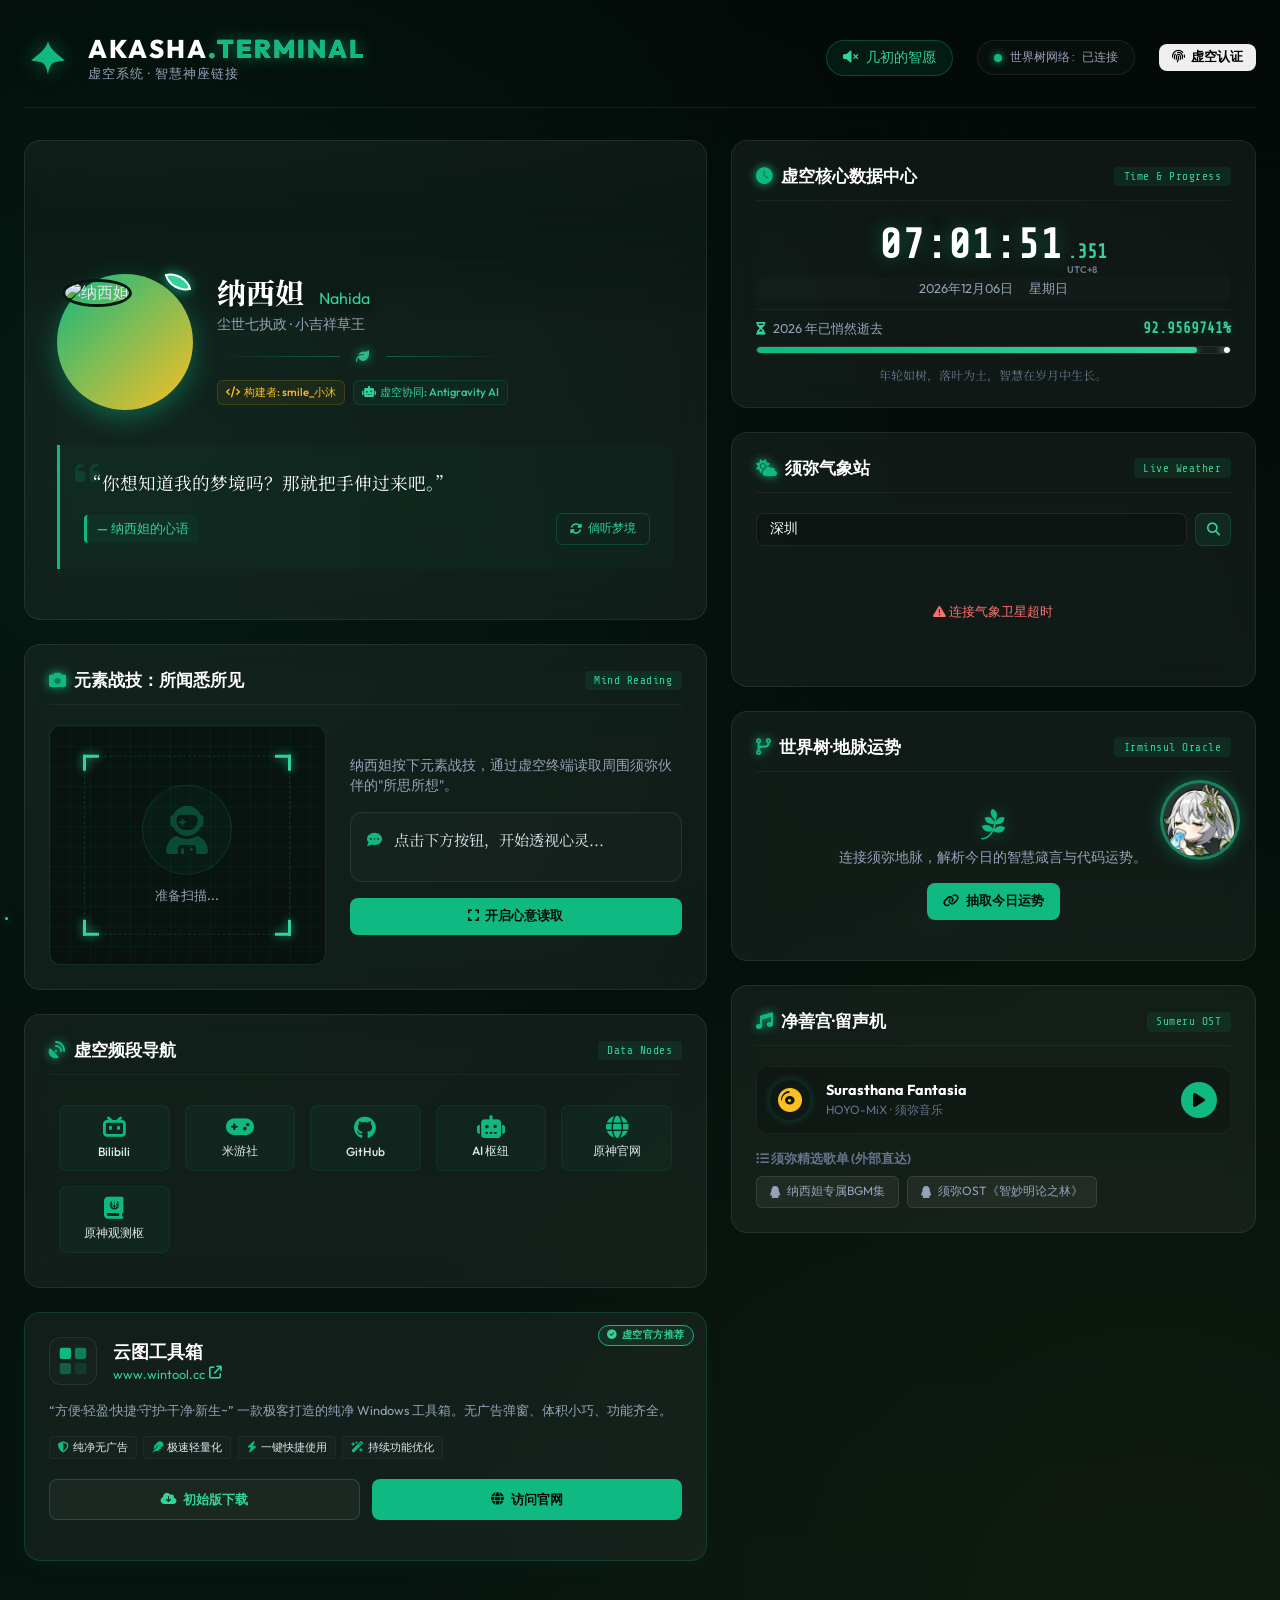
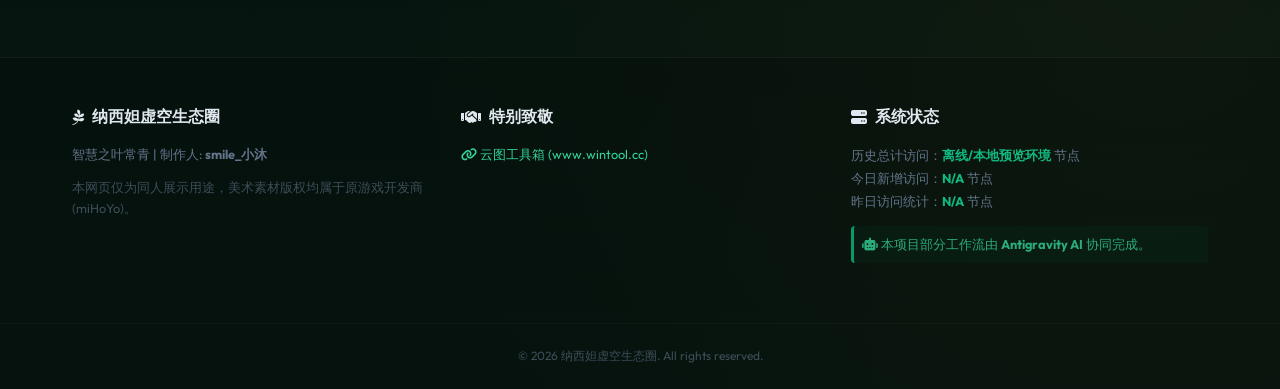
==== commit e83f416e: "Add files via upload" ====
--- a/index.html
+++ b/index.html
@@ -12,7 +12,7 @@
 
     <!-- Fonts & Icons -->
     <link href="https://fonts.googleapis.com/css2?family=Outfit:wght@300;400;500;700;800&family=Noto+Serif+SC:wght@400;600;900&family=Share+Tech+Mono&display=swap" rel="stylesheet">
-    <link rel="stylesheet" href="https://cdnjs.cloudflare.com/ajax/libs/font-awesome/6.4.0/css/all.min.css">
+    <link rel="stylesheet" href="https://cdn.staticfile.net/font-awesome/6.4.0/css/all.min.css">
     
     <!-- Custom Style Sheet -->
     <link rel="stylesheet" href="style.css">
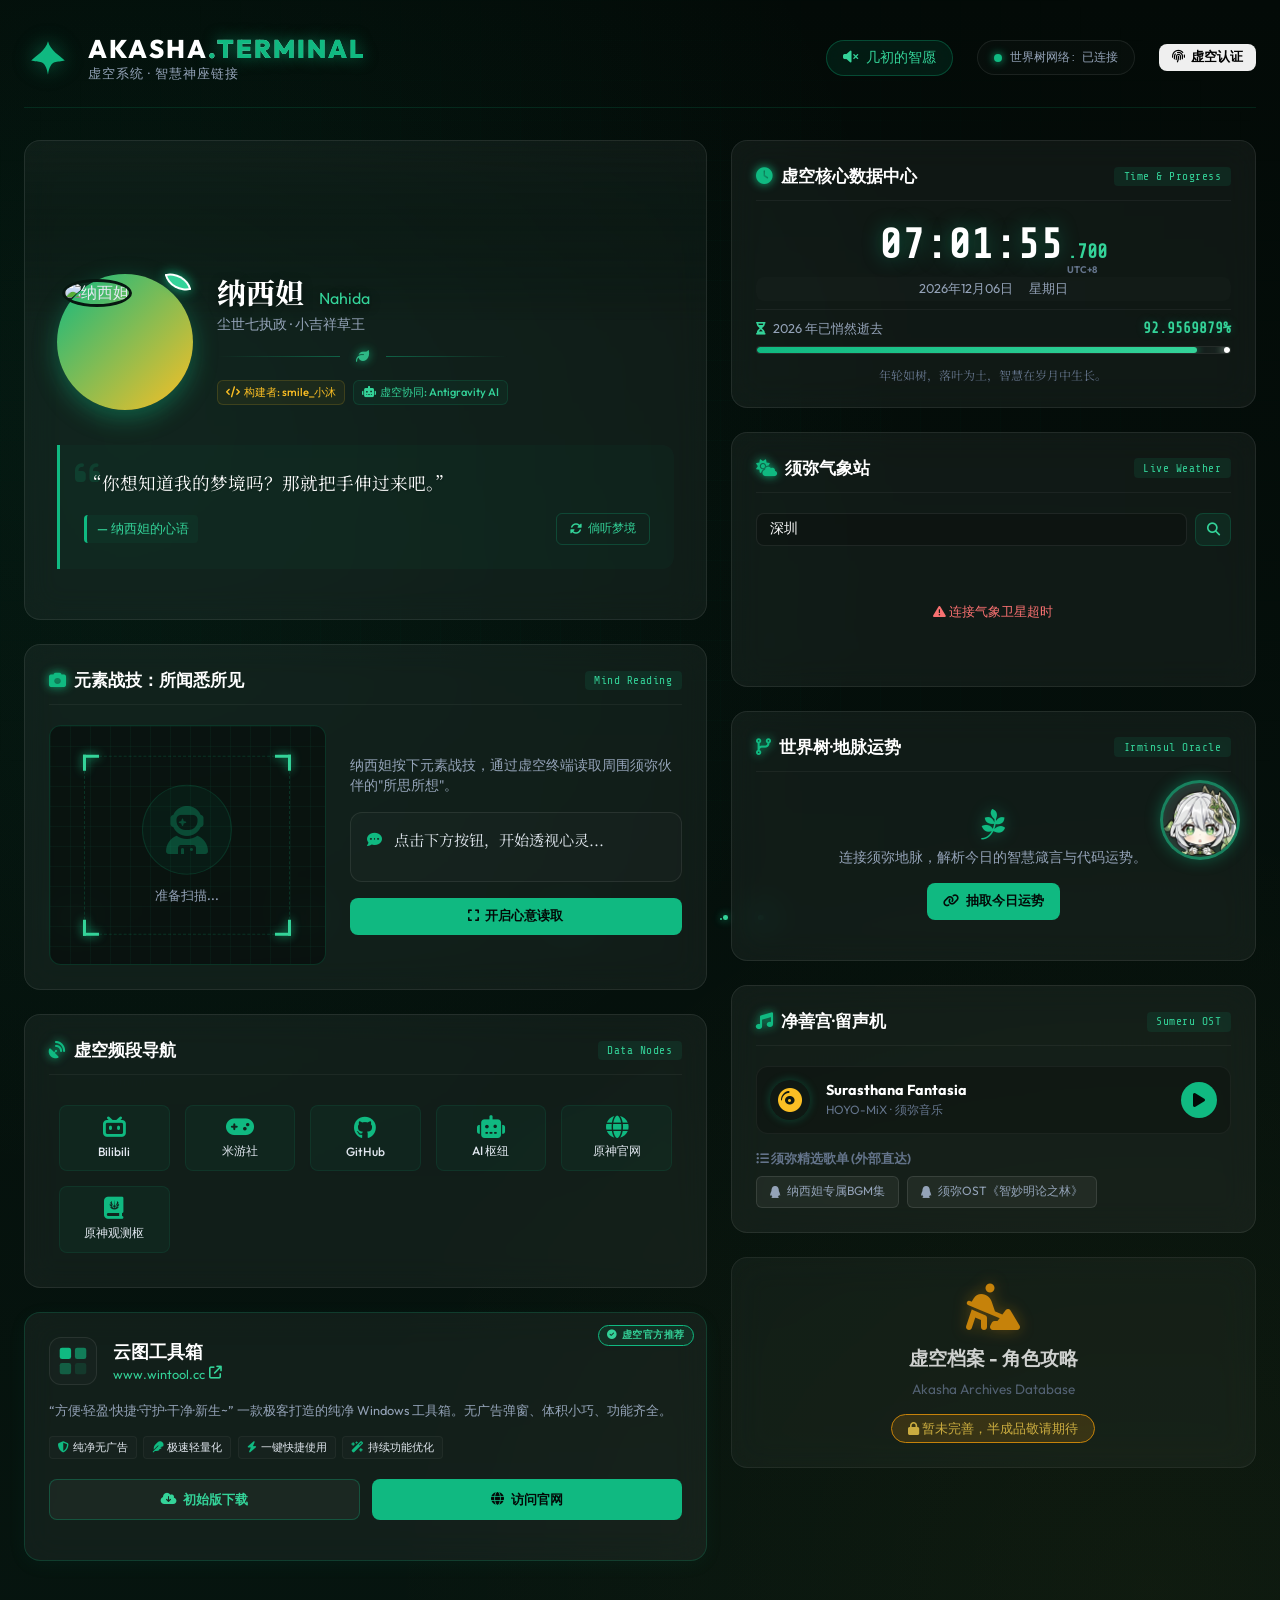
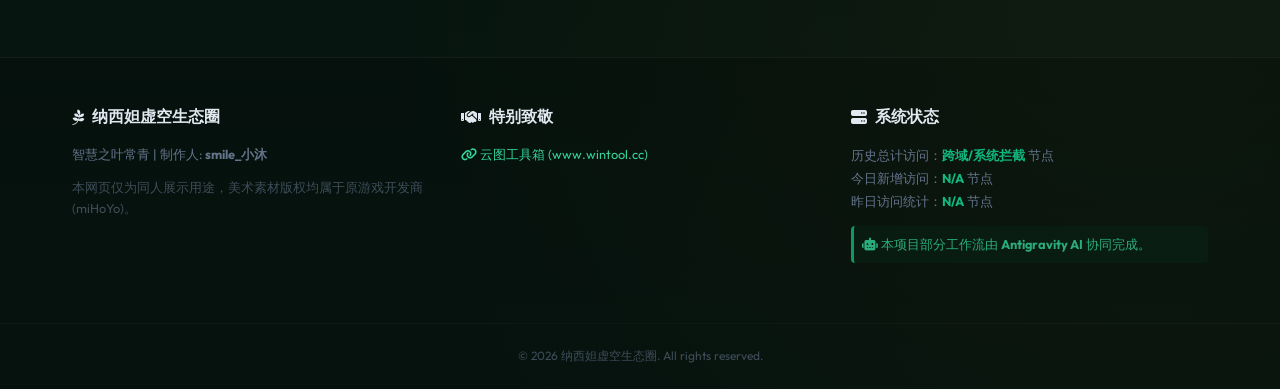
==== commit 4ef9662b: "Add files via upload" ====
--- a/index.html
+++ b/index.html
@@ -335,6 +335,17 @@
                                 </a>
                             </div>
                         </div>
+                    </div>
+                </div>
+
+                <!-- WIDGET: Guide Entry -->
+                <div class="card guide-entry-card glass" style="display: flex; flex-direction: column; justify-content: center; align-items: center; text-align: center; cursor: not-allowed; opacity: 0.8; transition: transform 0.3s ease, box-shadow 0.3s ease;" onclick="alert('暂未完善，半成品敬请期待')">
+                    <i class="fa-solid fa-person-digging" style="font-size: 3rem; color: #f59e0b; margin-bottom: 1rem; text-shadow: 0 0 15px rgba(245, 158, 11, 0.4);"></i>
+                    <h3 style="margin: 0; color: #fff;">虚空档案 - 角色攻略</h3>
+                    <p style="margin: 0.5rem 0 0 0; font-size: 0.85rem; color: var(--text-muted);">Akasha Archives Database</p>
+                    <div style="margin-top: 1rem; background: rgba(245, 158, 11, 0.2); border: 1px solid #f59e0b; padding: 0.3rem 1rem; border-radius: 20px; font-size: 0.8rem; color: #fcd34d;">
+                        <i class="fa-solid fa-lock"></i> 暂未完善，半成品敬请期待
+                    </div>
                 </div>
             </section>
         </div>
--- a/style.css
+++ b/style.css
@@ -1968,4 +1968,502 @@
         opacity: 0;
     }
 }
+
+/* ==========================================================================
+   Character Guide Page Styles
+   ========================================================================== */
+.guide-page .dashboard-container {
+    display: flex;
+    flex-direction: column;
+    padding: 2rem;
+    gap: 1.5rem;
+    height: 100vh;
+}
+
+.guide-header {
+    display: flex;
+    justify-content: space-between;
+    align-items: center;
+    background: var(--glass-bg);
+    border: 1px solid var(--glass-border);
+    padding: 1rem 2rem;
+    border-radius: 12px;
+    backdrop-filter: var(--glass-blur);
+    -webkit-backdrop-filter: var(--glass-blur);
+    box-shadow: 0 4px 20px rgba(0,0,0,0.3);
+}
+
+.btn-back {
+    text-decoration: none;
+    color: var(--text-primary);
+    padding: 0.5rem 1rem;
+    border-radius: 8px;
+    transition: all 0.3s ease;
+}
+.btn-back:hover {
+    color: var(--dendro-primary);
+    border-color: var(--dendro-primary);
+    box-shadow: 0 0 10px var(--dendro-bg-glow);
+}
+
+.guide-title {
+    text-align: center;
+}
+
+.guide-title h1 {
+    margin: 0;
+    font-size: 1.5rem;
+    color: var(--dendro-primary);
+    text-shadow: 0 0 10px var(--dendro-bg-glow);
+}
+
+.guide-title p {
+    margin: 0;
+    font-size: 0.7rem;
+    color: var(--text-muted);
+    letter-spacing: 2px;
+}
+
+.guide-header-right {
+    width: 120px; /* balance out the back button */
+    text-align: right;
+}
+
+.guide-layout {
+    display: flex;
+    flex: 1;
+    gap: 1.5rem;
+    min-height: 0; /* Important for flex child scrolling */
+}
+
+/* Sidebar */
+.character-sidebar {
+    width: 260px;
+    display: flex;
+    flex-direction: column;
+    border-radius: 16px;
+    overflow: hidden;
+}
+
+.sidebar-header {
+    padding: 1.5rem;
+    border-bottom: 1px solid var(--glass-border);
+}
+
+.sidebar-header h3 {
+    margin: 0 0 1rem 0;
+    color: var(--dendro-primary);
+}
+
+.search-box {
+    display: flex;
+    align-items: center;
+    background: rgba(0,0,0,0.2);
+    border: 1px solid var(--glass-border);
+    padding: 0.5rem 1rem;
+    border-radius: 20px;
+}
+
+.search-box input {
+    background: transparent;
+    border: none;
+    color: var(--text-primary);
+    outline: none;
+    width: 100%;
+}
+
+.filter-box {
+    display: flex;
+    gap: 0.5rem;
+    margin-top: 0.5rem;
+}
+
+.filter-select {
+    flex: 1;
+    background: rgba(255, 255, 255, 0.05);
+    border: 1px solid var(--glass-border);
+    color: var(--text-primary);
+    border-radius: 8px;
+    padding: 0.4rem;
+    font-size: 0.8rem;
+    outline: none;
+    cursor: pointer;
+    transition: all 0.3s ease;
+}
+
+.filter-select:hover {
+    border-color: var(--dendro-primary);
+    background: rgba(16, 185, 129, 0.1);
+}
+
+.filter-select option {
+    background: var(--bg-dark);
+    color: var(--text-primary);
+}
+
+.character-list {
+    flex: 1;
+    overflow-y: auto;
+    padding: 1rem;
+}
+
+/* Custom Scrollbar for list */
+.character-list::-webkit-scrollbar {
+    width: 6px;
+}
+.character-list::-webkit-scrollbar-thumb {
+    background: var(--glass-border);
+    border-radius: 3px;
+}
+
+.char-btn {
+    display: flex;
+    align-items: center;
+    padding: 0.8rem;
+    border-radius: 12px;
+    cursor: pointer;
+    transition: all 0.3s ease;
+    margin-bottom: 0.5rem;
+    background: rgba(255,255,255,0.02);
+    border: 1px solid transparent;
+}
+
+.char-btn:hover {
+    background: rgba(255,255,255,0.05);
+    transform: translateX(5px);
+}
+
+.char-btn.active {
+    background: var(--dendro-bg-glow);
+    border-color: var(--dendro-primary);
+    box-shadow: 0 0 15px var(--dendro-bg-glow);
+}
+
+.char-avatar {
+    width: 40px;
+    height: 40px;
+    border-radius: 10px;
+    margin-right: 1rem;
+    border: 2px solid var(--glass-border);
+}
+
+.char-btn.active .char-avatar {
+    border-color: var(--dendro-primary);
+}
+
+.char-info-mini h4 {
+    margin: 0 0 0.2rem 0;
+    font-size: 1rem;
+}
+
+.char-element {
+    font-size: 0.7rem;
+    padding: 2px 6px;
+    border-radius: 4px;
+    background: rgba(0,0,0,0.3);
+}
+.element-dendro { color: #10B981; }
+.element-electro { color: #A855F7; }
+.element-hydro { color: #3B82F6; }
+.element-pyro { color: #EF4444; }
+.element-cryo { color: #60A5FA; }
+.element-anemo { color: #10B981; } /* Temp */
+.element-geo { color: #F59E0B; }
+
+/* Guide Content Area */
+.guide-content {
+    flex: 1;
+    border-radius: 16px;
+    padding: 2rem;
+    overflow-y: auto;
+    transition: opacity 0.3s ease;
+}
+
+.guide-content::-webkit-scrollbar { width: 8px; }
+.guide-content::-webkit-scrollbar-thumb { background: rgba(16,185,129,0.3); border-radius: 4px; }
+
+.guide-header-panel {
+    display: flex;
+    gap: 2rem;
+    align-items: center;
+    margin-bottom: 2rem;
+    padding-bottom: 2rem;
+    border-bottom: 1px solid var(--glass-border);
+}
+
+.guide-portrait {
+    width: 120px;
+    height: 120px;
+    border-radius: 20px;
+    background-size: cover;
+    background-position: center;
+    border: 3px solid var(--dendro-primary);
+    box-shadow: 0 0 20px var(--dendro-bg-glow);
+}
+
+.guide-basic-info h2 {
+    font-size: 2.5rem;
+    margin: 0 0 0.5rem 0;
+    color: #fff;
+    text-shadow: 0 0 10px rgba(255,255,255,0.3);
+}
+
+.char-tags {
+    display: flex;
+    gap: 1rem;
+    margin-bottom: 1rem;
+}
+
+.char-tags span {
+    background: rgba(0,0,0,0.3);
+    padding: 0.4rem 0.8rem;
+    border-radius: 20px;
+    font-size: 0.85rem;
+    border: 1px solid var(--glass-border);
+}
+
+.guide-overview {
+    color: var(--text-muted);
+    line-height: 1.6;
+    font-size: 0.95rem;
+}
+
+.guide-grid {
+    display: grid;
+    grid-template-columns: repeat(auto-fit, minmax(300px, 1fr));
+    gap: 1.5rem;
+}
+
+.guide-card {
+    padding: 1.5rem;
+    border-radius: 12px;
+    background: rgba(0,0,0,0.2);
+}
+
+.guide-card h3 {
+    margin: 0 0 1.5rem 0;
+    color: var(--dendro-primary);
+    display: flex;
+    align-items: center;
+    gap: 0.5rem;
+}
+
+.equipment-item, .team-item {
+    display: flex;
+    align-items: flex-start;
+    gap: 1rem;
+    margin-bottom: 1rem;
+    padding-bottom: 1rem;
+    border-bottom: 1px dashed var(--glass-border);
+}
+.equipment-item:last-child, .team-item:last-child {
+    border-bottom: none;
+    margin-bottom: 0;
+    padding-bottom: 0;
+}
+
+.tier-badge {
+    padding: 0.3rem 0.6rem;
+    border-radius: 6px;
+    font-size: 0.8rem;
+    font-weight: bold;
+    color: #fff;
+    min-width: 40px;
+    text-align: center;
+    white-space: nowrap;
+}
+.tier-t0 { background: linear-gradient(135deg, #EF4444, #B91C1C); box-shadow: 0 0 10px rgba(239,68,68,0.4); }
+.tier-t1 { background: linear-gradient(135deg, #F59E0B, #D97706); box-shadow: 0 0 10px rgba(245,158,11,0.4); }
+.tier-other { background: linear-gradient(135deg, #3B82F6, #1D4ED8); box-shadow: 0 0 10px rgba(59,130,246,0.4); }
+
+.equipment-detail strong, .team-item strong {
+    display: block;
+    color: var(--text-primary);
+    margin-bottom: 0.3rem;
+}
+.equipment-detail p, .team-item p {
+    margin: 0;
+    font-size: 0.85rem;
+    color: var(--text-muted);
+}
+
+.artifact-info p { margin: 0 0 1rem 0; line-height: 1.5;}
+.main-stats {
+    display: flex;
+    flex-direction: column;
+    gap: 0.5rem;
+    margin-bottom: 1rem;
+}
+.stat-badge {
+    background: rgba(0,0,0,0.3);
+    padding: 0.5rem;
+    border-radius: 8px;
+    font-size: 0.9rem;
+    display: flex;
+    align-items: center;
+}
+.stat-badge span {
+    color: var(--dendro-primary);
+    margin-right: 0.5rem;
+    width: 60px;
+}
+
+.guide-note {
+    background: rgba(251, 191, 36, 0.1);
+    border-left: 3px solid var(--gold-accent);
+    padding: 0.8rem;
+    border-radius: 0 8px 8px 0;
+    font-size: 0.85rem;
+    color: #FDE68A;
+}
+
+.talent-priority {
+    font-size: 1.1rem;
+    font-weight: bold;
+    color: var(--dendro-accent);
+    margin-bottom: 1rem;
+    padding: 1rem;
+    background: rgba(16,185,129,0.1);
+    border-radius: 8px;
+    text-align: center;
+}
+
+/* Mobile Responsive */
+@media (max-width: 768px) {
+    .guide-page .dashboard-container {
+        padding: 1rem;
+        height: auto;
+    }
+    .guide-layout {
+        flex-direction: column;
+    }
+    .character-sidebar {
+        width: 100%;
+        max-height: 250px;
+    }
+    .guide-header {
+        flex-direction: column;
+        gap: 1rem;
+        text-align: center;
+    }
+    .guide-header-right {
+        text-align: center;
+    }
+    .guide-header-panel {
+        flex-direction: column;
+        text-align: center;
+    }
+    .char-tags {
+        justify-content: center;
+        flex-wrap: wrap;
+    }
+}
+
+#particles-js {
+    position: fixed;
+    top: 0;
+    left: 0;
+    width: 100%;
+    height: 100%;
+    z-index: -1;
+    pointer-events: none;
+}
+
+/* ==========================================================================
+   Guide Page UI Icons & Loading Animation
+   ========================================================================== */
+.guide-weapon-icon, .guide-talent-icon, .guide-relic-icon {
+    width: 40px;
+    height: 40px;
+    border-radius: 8px;
+    background: rgba(0,0,0,0.4);
+    border: 1px solid var(--glass-border);
+    margin-right: 1rem;
+    object-fit: contain;
+}
+
+.guide-talent-icon {
+    border-radius: 50%;
+    width: 45px;
+    height: 45px;
+    border: 2px solid var(--dendro-bg-glow);
+}
+
+.guide-relic-icon {
+    width: 32px;
+    height: 32px;
+    margin-right: 0.5rem;
+    background: transparent;
+    border: none;
+}
+
+.talent-item {
+    display: flex;
+    align-items: center;
+    margin-bottom: 1rem;
+    background: rgba(0,0,0,0.2);
+    padding: 1rem;
+    border-radius: 12px;
+}
+
+.talent-item-info strong {
+    display: block;
+    color: var(--dendro-primary);
+    margin-bottom: 0.2rem;
+}
+
+.talent-item-info p {
+    margin: 0;
+    font-size: 0.85rem;
+    color: var(--text-primary);
+}
+
+/* Guide Loading Overlay */
+.guide-loader-overlay {
+    position: absolute;
+    top: 0;
+    left: 0;
+    width: 100%;
+    height: 100%;
+    background: var(--bg-darker);
+    z-index: 100;
+    display: flex;
+    flex-direction: column;
+    justify-content: center;
+    align-items: center;
+    border-radius: 16px;
+    transition: opacity 0.4s ease, visibility 0.4s ease;
+}
+
+.guide-loader-overlay.hidden {
+    opacity: 0;
+    visibility: hidden;
+}
+
+.guide-loader-spinner {
+    width: 50px;
+    height: 50px;
+    border: 3px solid var(--glass-border);
+    border-top-color: var(--dendro-primary);
+    border-radius: 50%;
+    animation: guideSpin 1s linear infinite;
+    margin-bottom: 1rem;
+}
+
+.guide-loader-overlay p {
+    color: var(--dendro-primary);
+    font-family: 'Share Tech Mono', monospace;
+    letter-spacing: 2px;
+    animation: guidePulse 1.5s ease-in-out infinite;
+}
+
+@keyframes guideSpin {
+    0% { transform: rotate(0deg); }
+    100% { transform: rotate(360deg); }
+}
+
+@keyframes guidePulse {
+    0%, 100% { opacity: 0.5; }
+    50% { opacity: 1; }
+}
 
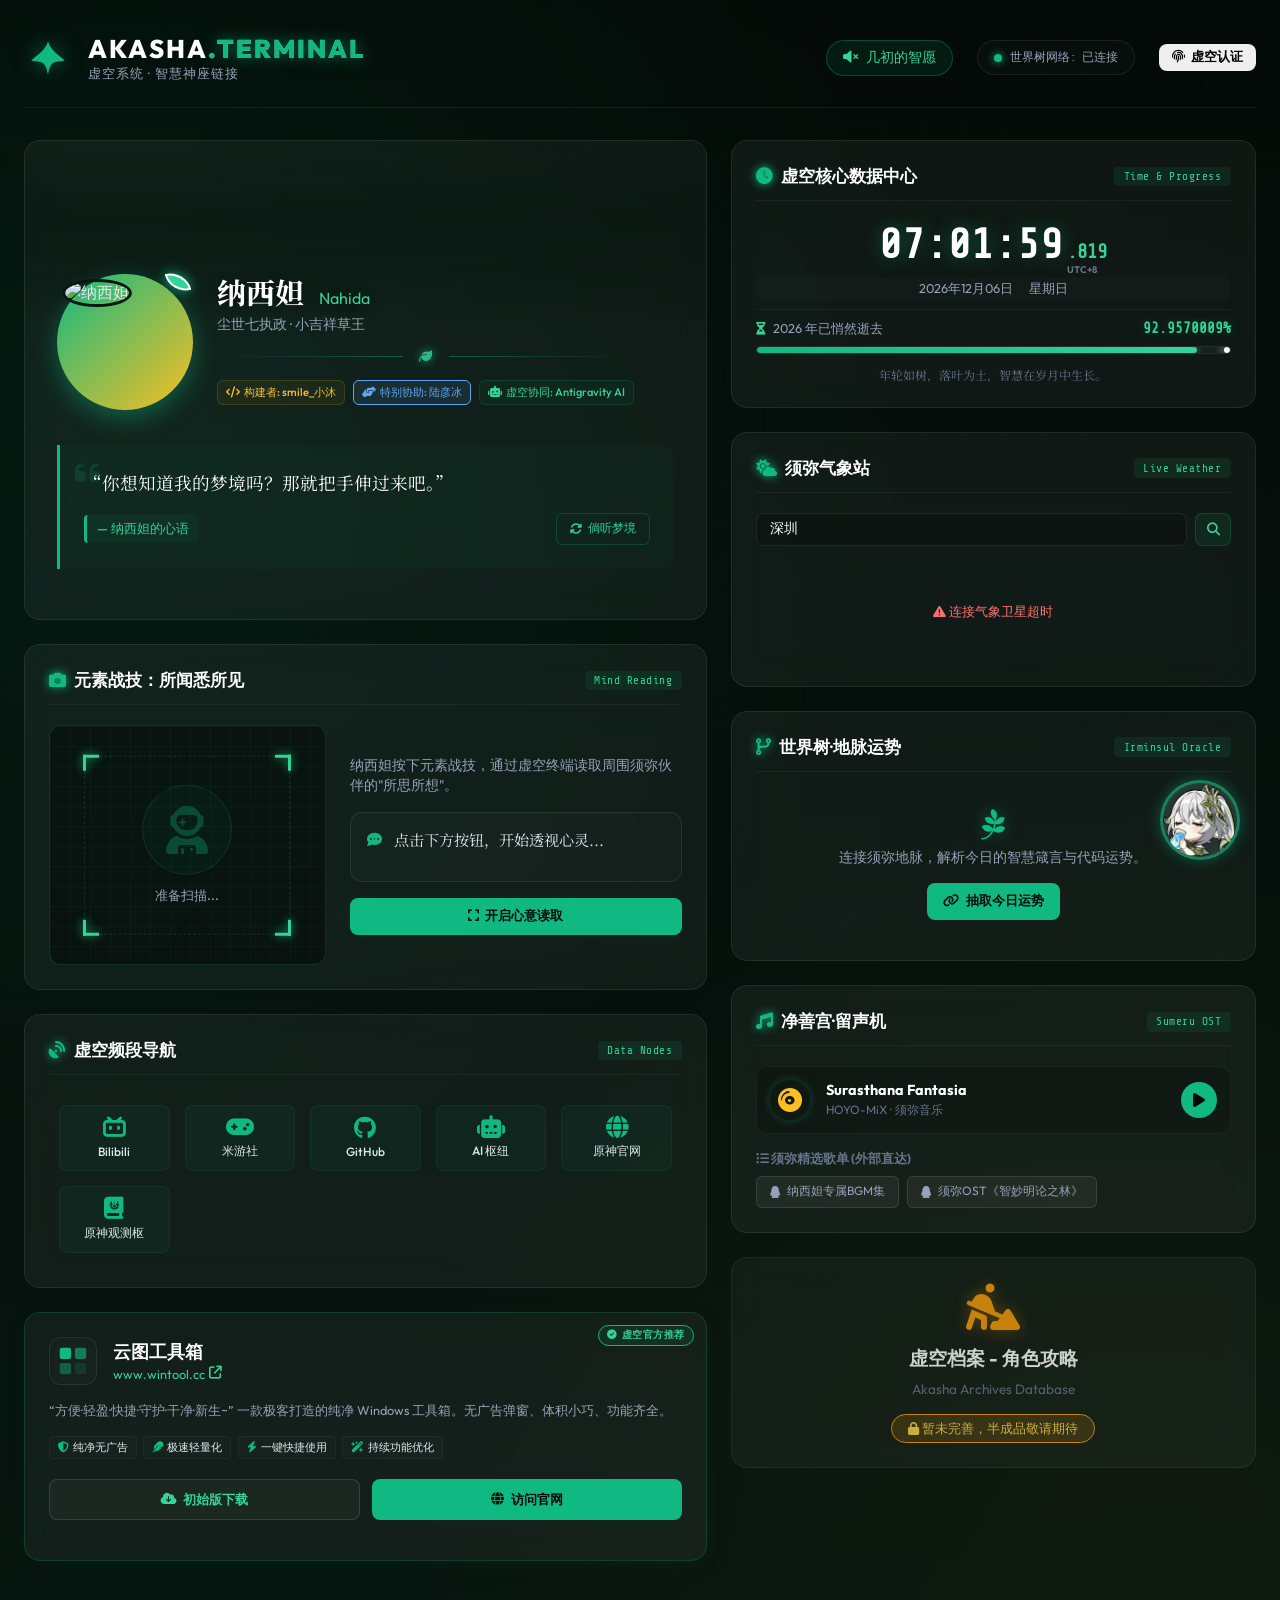
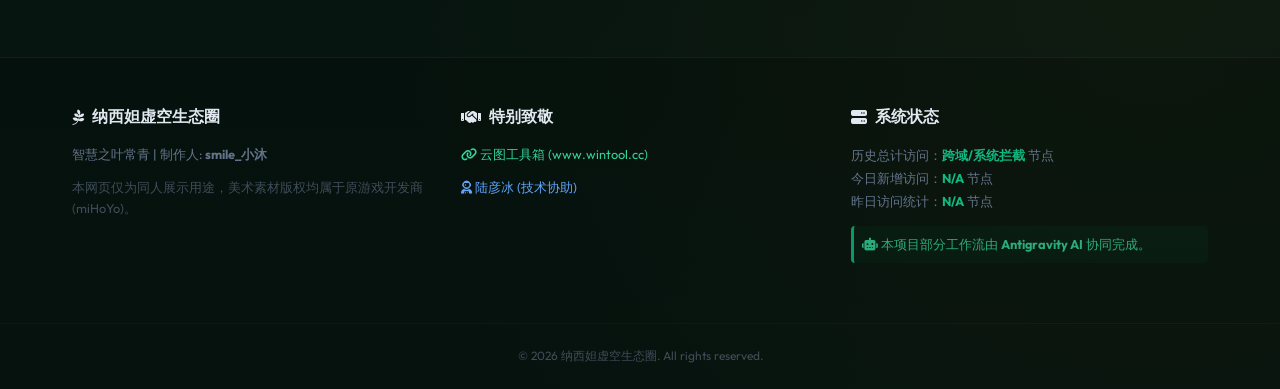
==== commit 178303fd: "Add files via upload" ====
--- a/index.html
+++ b/index.html
@@ -103,6 +103,7 @@
 
                             <div class="author-info">
                                 <span class="author-tag"><i class="fa-solid fa-code"></i> 构建者: smile_小沐</span>
+                                <span class="author-tag" style="border-color: #60a5fa; color: #60a5fa; background: rgba(96, 165, 250, 0.1);"><i class="fa-solid fa-handshake-angle"></i> 特别协助: 陆彦冰</span>
                                 <span class="ai-tag"><i class="fa-solid fa-robot"></i> 虚空协同: Antigravity AI</span>
                             </div>
                         </div>
@@ -363,6 +364,7 @@
             <div class="footer-section">
                 <h4><i class="fa-solid fa-handshake"></i> 特别致敬</h4>
                 <p><a href="https://www.wintool.cc" target="_blank" class="footer-link"><i class="fa-solid fa-link"></i> 云图工具箱 (www.wintool.cc)</a></p>
+                <p><span class="footer-link" style="color: #60a5fa;"><i class="fa-solid fa-user-astronaut"></i> 陆彦冰 (技术协助)</span></p>
             </div>
             
             <div class="footer-section">
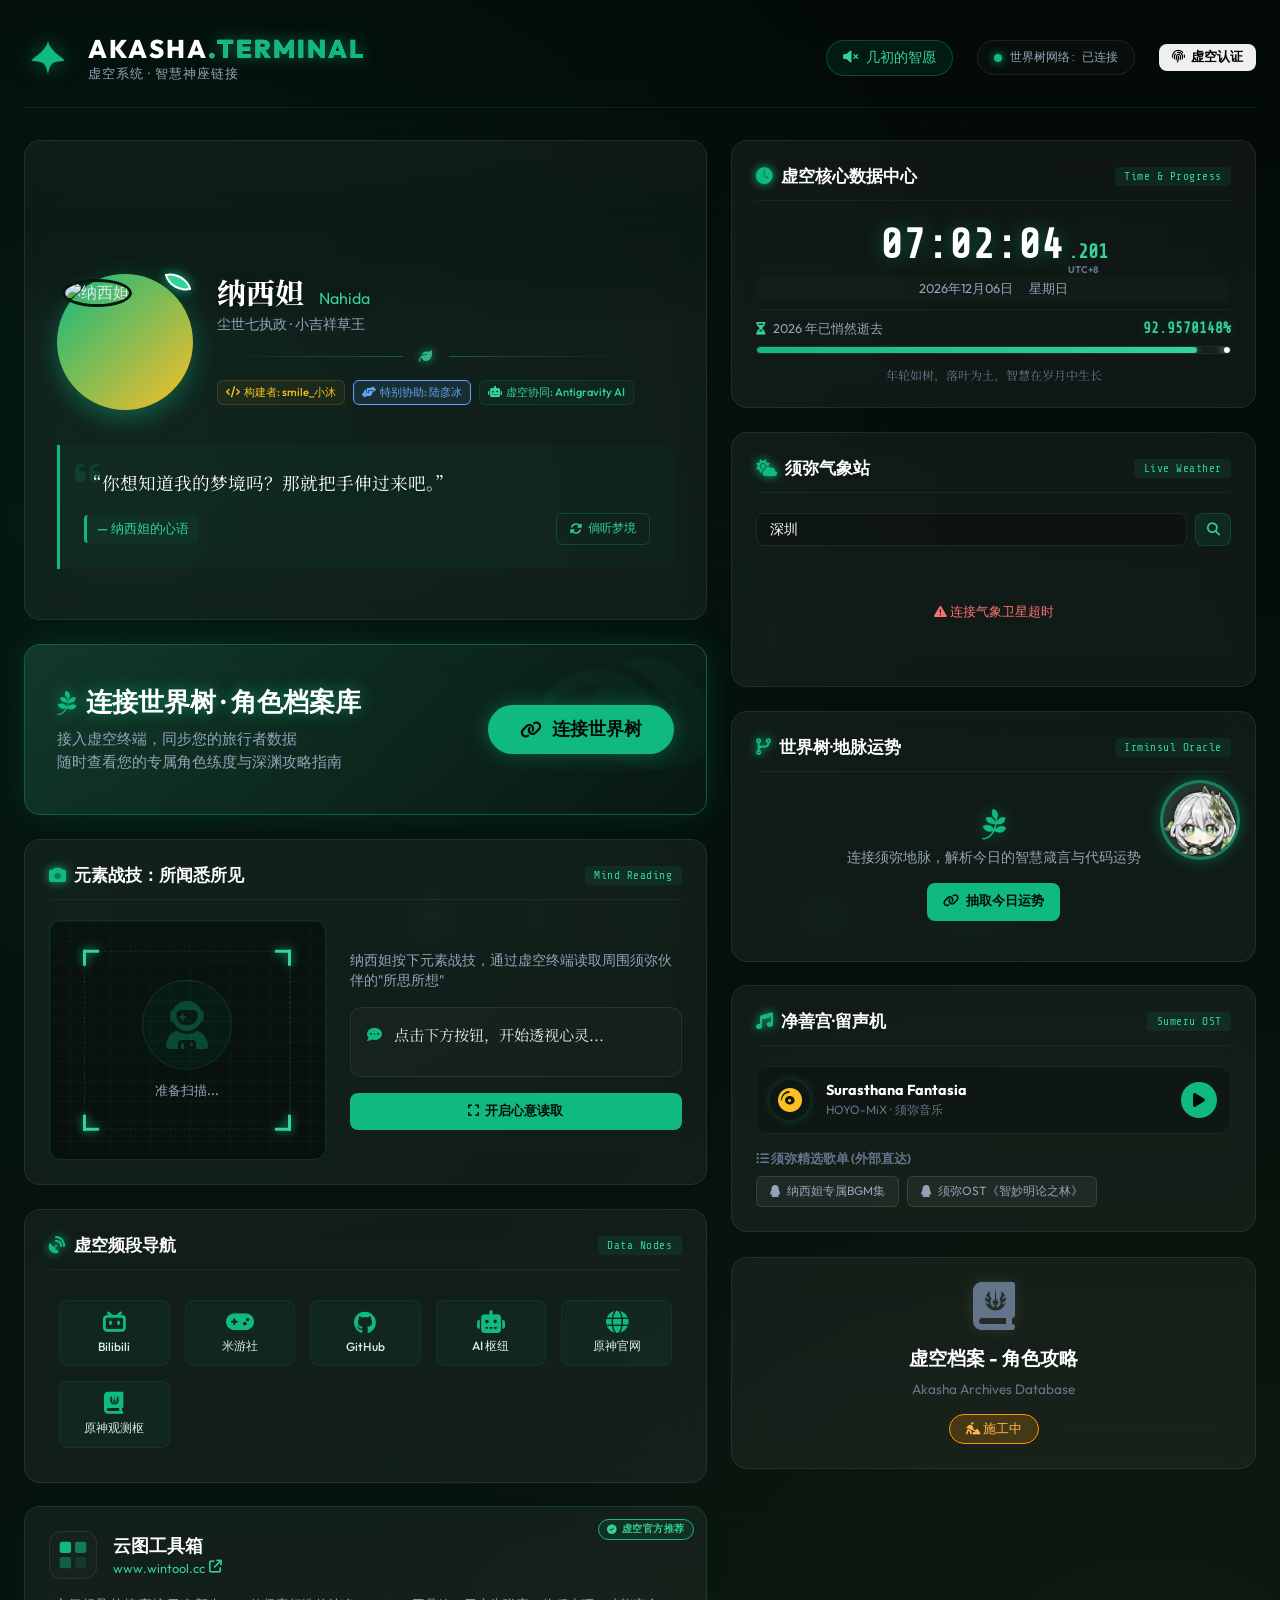
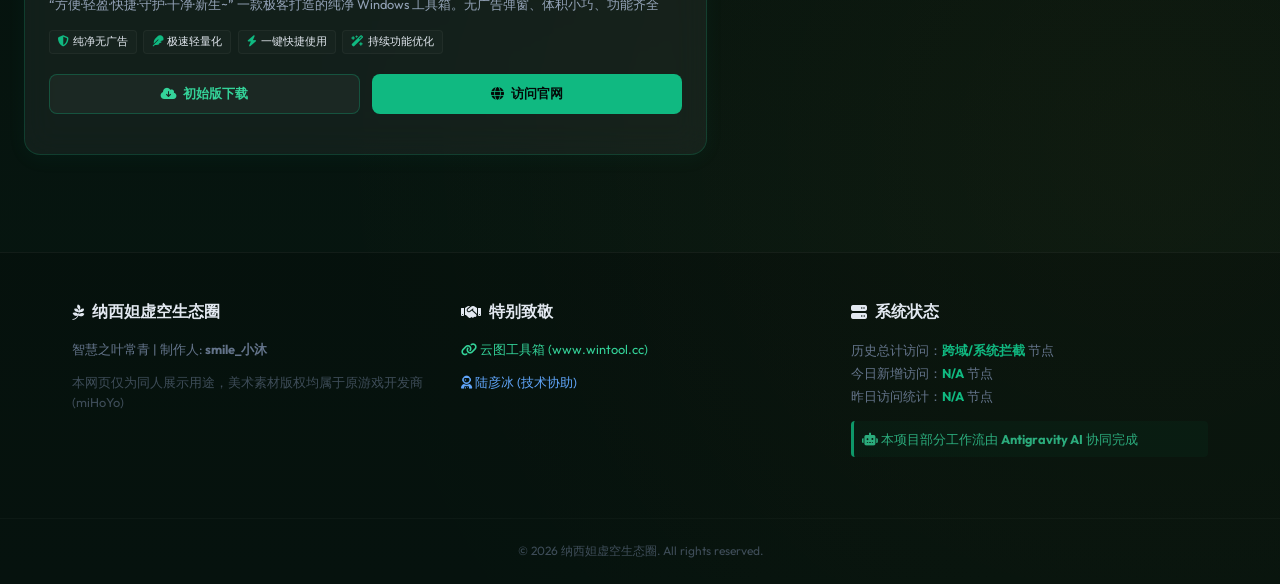
==== commit 99fc7332: "Add files via upload" ====
--- a/index.html
+++ b/index.html
@@ -59,6 +59,7 @@
                 </div>
             </div>
             <div class="header-widgets">
+                
                 <div class="audio-controls-wrapper">
                     <!-- Audio Synth Toggle -->
                     <button class="synth-btn" id="synthBtn" title="播放须弥微风曲">
@@ -70,6 +71,7 @@
                     <span class="status-dot online"></span>
                     <span class="status-txt">世界树网络: 已连接</span>
                 </div>
+                <!-- Entrance to Terminal (Auth Button) -->
                 <button class="btn btn-outline" id="akashaAuthBtn" title="虚空权限认证" style="padding: 0.3rem 0.8rem; font-size: 0.8rem;">
                     <i class="fa-solid fa-fingerprint"></i> <span>虚空认证</span>
                 </button>
@@ -121,6 +123,30 @@
                         </div>
                     </div>
 
+                </div>
+
+                <!-- WIDGET: Premium Irminsul Connection Banner -->
+                <div class="card irminsul-connect-card glass" style="padding: 0; overflow: hidden; position: relative; display: flex; align-items: center; border: 1px solid rgba(16, 185, 129, 0.4); box-shadow: 0 0 30px rgba(16, 185, 129, 0.15); transition: all 0.4s cubic-bezier(0.175, 0.885, 0.32, 1.275);">
+                    <div style="position: absolute; top: 0; left: 0; width: 100%; height: 100%; background: linear-gradient(135deg, rgba(16, 185, 129, 0.15) 0%, rgba(7, 23, 17, 0.8) 100%); z-index: 1;"></div>
+                    <!-- Decorative background leaves -->
+                    <i class="fa-solid fa-leaf" style="position: absolute; top: -20px; right: -20px; font-size: 10rem; color: rgba(16, 185, 129, 0.05); z-index: 1; transform: rotate(45deg);"></i>
+                    
+                    <div class="irminsul-content" style="position: relative; z-index: 2; padding: 2.5rem 2rem; width: 100%; display: flex; justify-content: space-between; align-items: center; flex-wrap: wrap; gap: 1.5rem;">
+                        <div class="banner-text-content" style="flex: 1; min-width: 250px;">
+                            <h2 style="margin: 0 0 0.5rem 0; font-size: 1.6rem; color: #fff; display: flex; align-items: center; gap: 10px; text-shadow: 0 0 15px rgba(16, 185, 129, 0.6);">
+                                <i class="fa-brands fa-pagelines" style="color: var(--dendro-primary);"></i> 连接世界树 · 角色档案库
+                            </h2>
+                            <p style="margin: 0; color: var(--text-secondary); font-size: 0.95rem; line-height: 1.5;">
+                                接入虚空终端，同步您的旅行者数据<br>
+                                随时查看您的专属角色练度与深渊攻略指南
+                            </p>
+                        </div>
+                        <div class="banner-action" style="flex-shrink: 0;">
+                            <a href="sync.html" id="connectIrminsulBtn" class="btn btn-primary" style="padding: 0.8rem 2rem; font-size: 1.1rem; border-radius: 30px; box-shadow: 0 0 20px rgba(16, 185, 129, 0.4); display: flex; align-items: center; gap: 10px; transition: transform 0.3s, box-shadow 0.3s; text-decoration: none;">
+                                <i class="fa-solid fa-link"></i> 连接世界树
+                            </a>
+                        </div>
+                    </div>
                 </div>
 
                 <!-- Interactive "All Schemes to Know" Mind Reader Widget -->
@@ -153,7 +179,7 @@
                         </div>
                         <div class="scanner-info">
                             <p class="scan-instruction">
-                                纳西妲按下元素战技，通过虚空终端读取周围须弥伙伴的"所思所想"。
+                                纳西妲按下元素战技，通过虚空终端读取周围须弥伙伴的"所思所想"
                             </p>
                             <div class="thought-bubble" id="thoughtBubble">
                                 <i class="fa-solid fa-comment-dots"></i>
@@ -165,6 +191,8 @@
                         </div>
                     </div>
                 </div>
+
+
 
                 <!-- WIDGET: Speed Dial (Akasha Data Nodes) -->
                 <div class="card speed-dial-card glass">
@@ -218,7 +246,7 @@
                         </div>
                     </div>
                     <p class="wintool-desc">
-                        “方便·轻盈·快捷·守护·干净·新生~” 一款极客打造的纯净 Windows 工具箱。无广告弹窗、体积小巧、功能齐全。
+                        “方便·轻盈·快捷·守护·干净·新生~” 一款极客打造的纯净 Windows 工具箱。无广告弹窗、体积小巧、功能齐全
                     </p>
                     
                     <div class="wintool-features">
@@ -270,7 +298,7 @@
                             <div class="glow-point"></div>
                         </div>
                         <div class="year-tips">
-                            <span>年轮如树，落叶为土，智慧在岁月中生长。</span>
+                            <span>年轮如树，落叶为土，智慧在岁月中生长</span>
                         </div>
                     </div>
                 </div>
@@ -300,7 +328,7 @@
                     <div class="fortune-content" id="fortuneContent">
                         <div class="fortune-idle">
                             <i class="fa-brands fa-pagelines" style="font-size: 2rem; color: var(--dendro-primary); margin-bottom: 0.5rem; filter: drop-shadow(0 0 8px rgba(16, 185, 129, 0.4));"></i>
-                            <p style="font-size: 0.85rem; color: var(--text-secondary); margin-bottom: 1rem;">连接须弥地脉，解析今日的智慧箴言与代码运势。</p>
+                            <p style="font-size: 0.85rem; color: var(--text-secondary); margin-bottom: 1rem;">连接须弥地脉，解析今日的智慧箴言与代码运势</p>
                             <button id="drawFortuneBtn" class="btn btn-primary"><i class="fa-solid fa-link"></i> 抽取今日运势</button>
                         </div>
                     </div>
@@ -339,15 +367,17 @@
                     </div>
                 </div>
 
-                <!-- WIDGET: Guide Entry -->
-                <div class="card guide-entry-card glass" style="display: flex; flex-direction: column; justify-content: center; align-items: center; text-align: center; cursor: not-allowed; opacity: 0.8; transition: transform 0.3s ease, box-shadow 0.3s ease;" onclick="alert('暂未完善，半成品敬请期待')">
-                    <i class="fa-solid fa-person-digging" style="font-size: 3rem; color: #f59e0b; margin-bottom: 1rem; text-shadow: 0 0 15px rgba(245, 158, 11, 0.4);"></i>
-                    <h3 style="margin: 0; color: #fff;">虚空档案 - 角色攻略</h3>
-                    <p style="margin: 0.5rem 0 0 0; font-size: 0.85rem; color: var(--text-muted);">Akasha Archives Database</p>
-                    <div style="margin-top: 1rem; background: rgba(245, 158, 11, 0.2); border: 1px solid #f59e0b; padding: 0.3rem 1rem; border-radius: 20px; font-size: 0.8rem; color: #fcd34d;">
-                        <i class="fa-solid fa-lock"></i> 暂未完善，半成品敬请期待
-                    </div>
-                </div>
+                <!-- WIDGET: Guide Entry (Restored) -->
+                <a href="my_account.html" style="text-decoration: none;" class="card guide-entry-card glass">
+                    <div style="display: flex; flex-direction: column; justify-content: center; align-items: center; text-align: center; transition: transform 0.3s ease, box-shadow 0.3s ease; height: 100%;">
+                        <i class="fa-solid fa-book-journal-whills" style="font-size: 3rem; color: var(--text-muted); margin-bottom: 1rem; text-shadow: 0 0 15px rgba(255, 255, 255, 0.1);"></i>
+                        <h3 style="margin: 0; color: #fff;">虚空档案 - 角色攻略</h3>
+                        <p style="margin: 0.5rem 0 0 0; font-size: 0.85rem; color: var(--text-muted);">Akasha Archives Database</p>
+                        <div style="margin-top: 1rem; background: rgba(255, 152, 0, 0.2); border: 1px solid #ff9800; padding: 0.3rem 1rem; border-radius: 20px; font-size: 0.8rem; color: #ffb74d;">
+                            <i class="fa-solid fa-person-digging"></i> 施工中
+                        </div>
+                    </div>
+                </a>
             </section>
         </div>
     </main>
@@ -358,7 +388,7 @@
             <div class="footer-section">
                 <h4><i class="fa-brands fa-pagelines"></i> 纳西妲虚空生态圈</h4>
                 <p>智慧之叶常青 | 制作人: <strong>smile_小沐</strong></p>
-                <p class="copyright-text">本网页仅为同人展示用途，美术素材版权均属于原游戏开发商 (miHoYo)。</p>
+                <p class="copyright-text">本网页仅为同人展示用途，美术素材版权均属于原游戏开发商 (miHoYo)</p>
             </div>
             
             <div class="footer-section">
@@ -375,7 +405,7 @@
                     <div>昨日访问统计：<span id="stat_yesterday" class="stat-highlight">...</span> 节点</div>
                 </div>
                 <p class="ai-tip">
-                    <i class="fa-solid fa-robot"></i> 本项目部分工作流由 <strong>Antigravity AI</strong> 协同完成。
+                    <i class="fa-solid fa-robot"></i> 本项目部分工作流由 <strong>Antigravity AI</strong> 协同完成
                 </p>
             </div>
         </div>
@@ -412,3 +442,5 @@
     <script src="script.js"></script>
 </body>
 </html>
+
+
--- a/style.css
+++ b/style.css
@@ -1,3 +1,4 @@
+body { overflow-y: scroll; }
 /* CSS Design System - Nahida Akasha Terminal Dashboard */
 
 :root {
@@ -1410,6 +1411,10 @@
     transform: scale(1);
 }
 
+.quiz-body {
+    transition: opacity 0.3s ease;
+}
+
 .quiz-header {
     display: flex;
     justify-content: space-between;
@@ -1497,14 +1502,16 @@
         display: contents;
     }
 
-    .main-card { order: 1; } /* 纳西妲 */
+    .main-card { order: 1; } /* 主资料卡 */
+    .irminsul-connect-card { order: 1; } /* 世界树档案库 (排在主卡后) */
     .mind-reader-card { order: 2; } /* 元素战技 */
     .clock-card { order: 3; } /* 虚空数据中心 */
     .weather-card { order: 4; } /* 气象站 */
     .fortune-card { order: 5; } /* 运势 */
-    .music-card { order: 6; } /* 留声机 */
+    .music-card { order: 6; } /* 音乐 */
     .speed-dial-card { order: 7; } /* 导航 */
-    .wintool-card { order: 8; } /* 工具箱 */
+    .wintool-card { order: 8; } /* 云图 */
+    .guide-entry-card { order: 9; } /* 角色攻略 */
 
     .scanner-container {
         display: flex;
@@ -1525,6 +1532,14 @@
 }
 
 @media (max-width: 768px) {
+    .irminsul-content {
+        justify-content: center !important;
+        text-align: center;
+    }
+    .irminsul-content h2 {
+        justify-content: center !important;
+    }
+
     .app-header {
         flex-direction: column;
         align-items: flex-start;
@@ -2459,11 +2474,53 @@
 
 @keyframes guideSpin {
     0% { transform: rotate(0deg); }
-    100% { transform: rotate(360deg); }
+}
+
+/* Legal Footer */
+.legal-footer {
+    position: relative;
+    width: 100%;
+    background: rgba(0, 0, 0, 0.4);
+    border-top: 1px solid rgba(255, 255, 255, 0.08);
+    padding: 25px 40px;
+    box-sizing: border-box;
+    z-index: 10;
+    text-align: left;
+    backdrop-filter: blur(10px);
+}
+.legal-footer h4 {
+    font-size: 1.1rem;
+    color: var(--text-primary);
+    margin: 0 0 10px 0;
+    font-weight: bold;
+    display: flex;
+    align-items: center;
+    gap: 8px;
+}
+.legal-footer p {
+    font-size: 0.85rem;
+    color: var(--text-muted);
+    margin: 0 0 5px 0;
+    line-height: 1.6;
+}
+@media (max-width: 768px) {
+    .legal-footer { padding: 20px; }
+    .legal-footer h4 { font-size: 1rem; }
+    .legal-footer p { font-size: 0.75rem; }
 }
 
 @keyframes guidePulse {
     0%, 100% { opacity: 0.5; }
     50% { opacity: 1; }
 }
-
+
+/* Performance Optimizations for Heavy Effects */
+.glass, .glass-panel, .card, .filter-box, .search-box, .guide-sidebar {
+    transform: translateZ(0);
+    backface-visibility: hidden;
+    will-change: transform, backdrop-filter;
+}
+#particles-js {
+    transform: translateZ(0);
+    backface-visibility: hidden;
+}
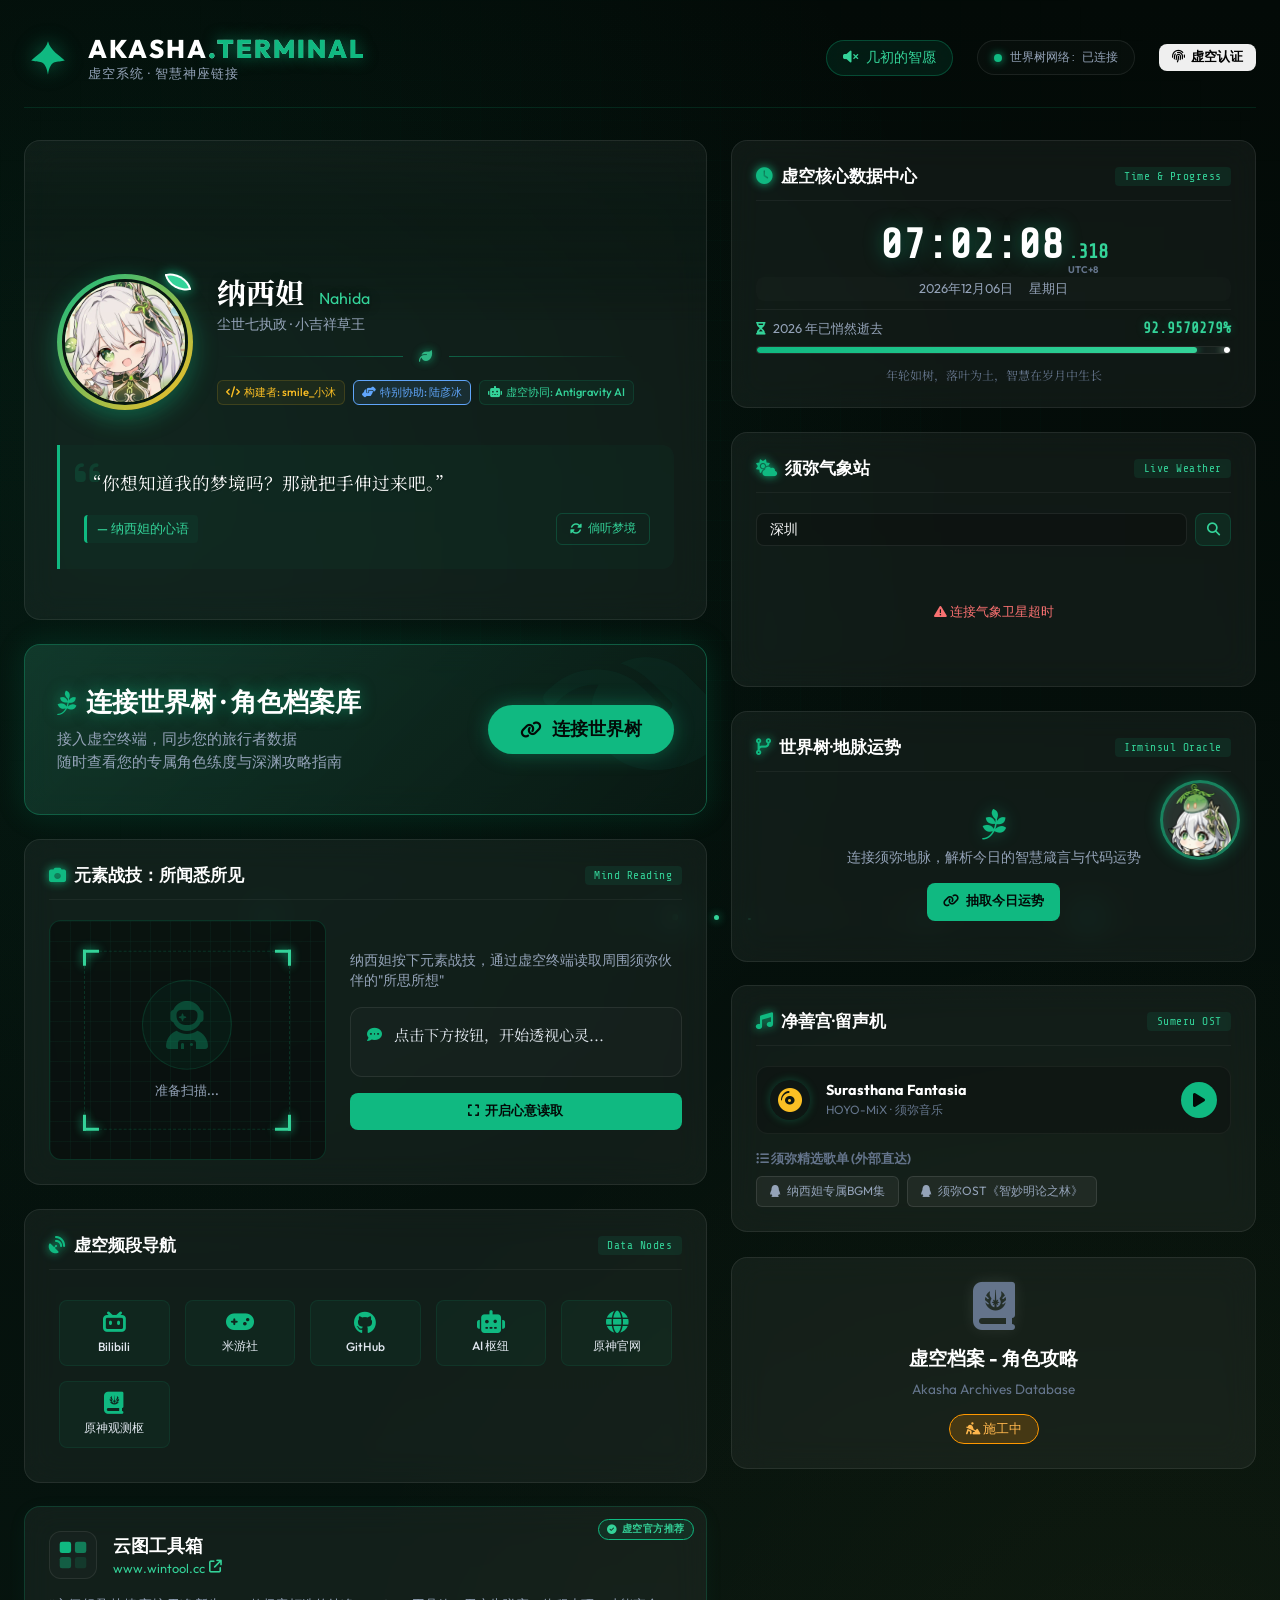
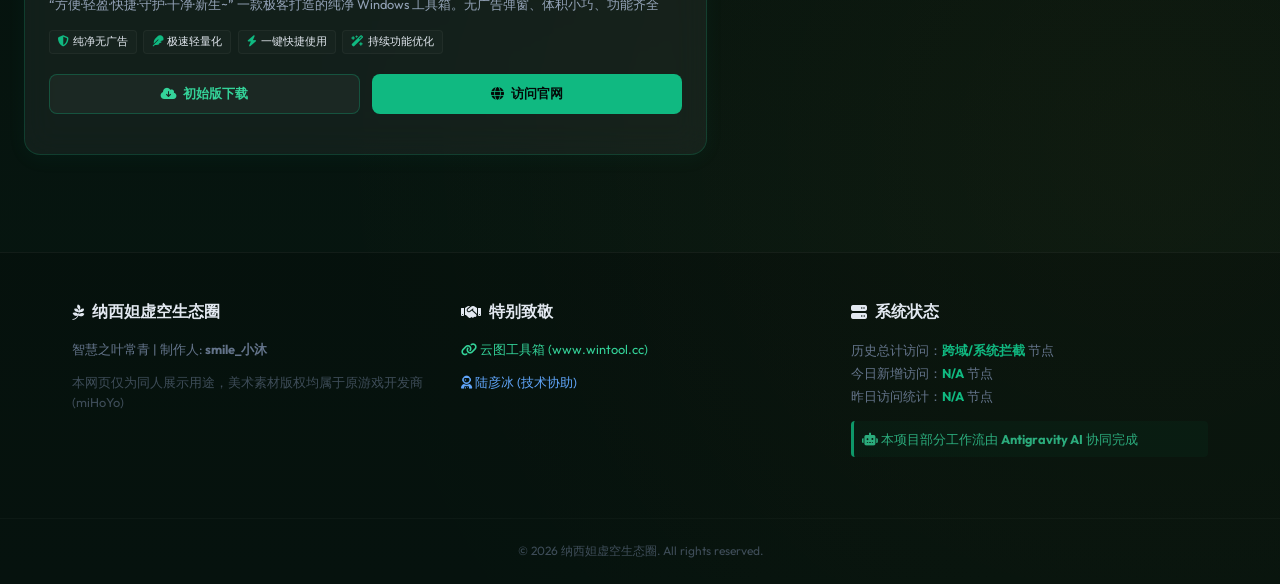
==== commit afb4ac8e: "Add files via upload" ====
--- a/index.html
+++ b/index.html
@@ -88,7 +88,7 @@
                     
                     <div class="profile-header">
                         <div class="avatar-wrapper">
-                            <img src="http://q.qlogo.cn/headimg_dl?dst_uin=1250986144&spec=640&img_type=jpg" alt="纳西妲" class="nahida-avatar" id="nahidaAvatar">
+                            <img src="http://q.qlogo.cn/headimg_dl?dst_uin=1250986144&spec=640&img_type=jpg" alt="纳西妲" class="nahida-avatar" id="nahidaAvatar" onerror="this.onerror=null; this.src='assets/nahida_default.jpg';" onload="if(this.naturalWidth < 300 && this.naturalWidth > 0) { this.src='assets/nahida_default.jpg'; }">
                             <div class="akasha-earpiece">
                                 <div class="ear-leaf"></div>
                             </div>
@@ -444,3 +444,4 @@
 </html>
 
 
+
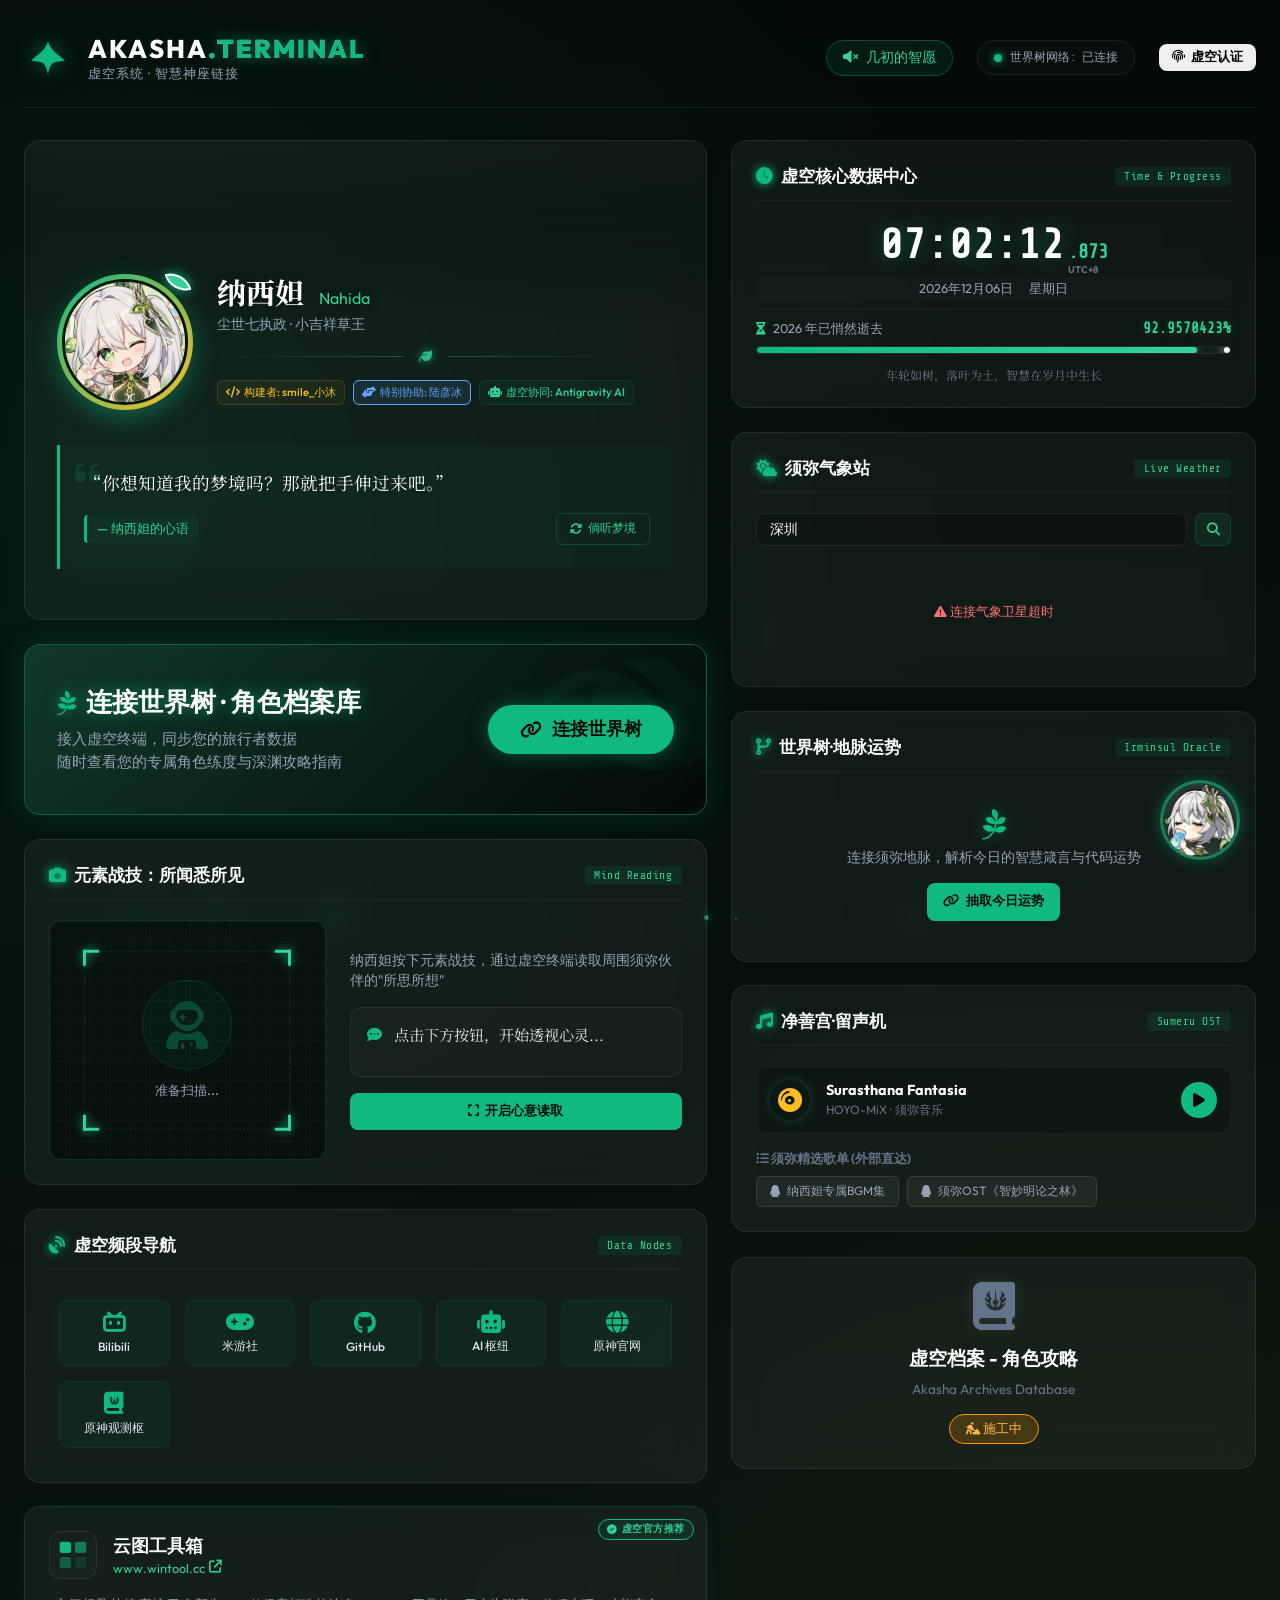
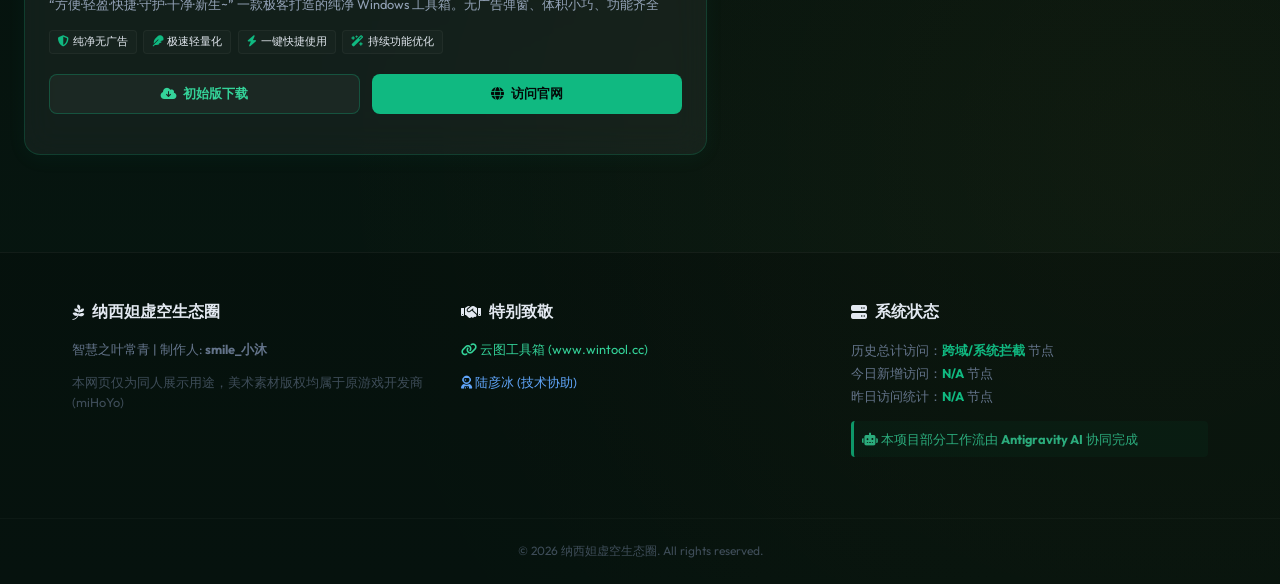
==== commit 3e3705fb: "Add files via upload" ====
--- a/index.html
+++ b/index.html
@@ -88,7 +88,7 @@
                     
                     <div class="profile-header">
                         <div class="avatar-wrapper">
-                            <img src="http://q.qlogo.cn/headimg_dl?dst_uin=1250986144&spec=640&img_type=jpg" alt="纳西妲" class="nahida-avatar" id="nahidaAvatar" onerror="this.onerror=null; this.src='assets/nahida_default.jpg';" onload="if(this.naturalWidth < 300 && this.naturalWidth > 0) { this.src='assets/nahida_default.jpg'; }">
+                            <img src="http://q.qlogo.cn/headimg_dl?dst_uin=1250986144&spec=640&img_type=jpg" alt="纳西妲" class="nahida-avatar" id="nahidaAvatar" onerror="this.onerror=null; this.src='assets/nahida_default.jpg';" onload="if(this.naturalWidth < 300 && this.naturalWidth > 0 && !this.src.includes('nahida_default.jpg')) { this.src='assets/nahida_default.jpg'; }">
                             <div class="akasha-earpiece">
                                 <div class="ear-leaf"></div>
                             </div>
@@ -126,14 +126,14 @@
                 </div>
 
                 <!-- WIDGET: Premium Irminsul Connection Banner -->
-                <div class="card irminsul-connect-card glass" style="padding: 0; overflow: hidden; position: relative; display: flex; align-items: center; border: 1px solid rgba(16, 185, 129, 0.4); box-shadow: 0 0 30px rgba(16, 185, 129, 0.15); transition: all 0.4s cubic-bezier(0.175, 0.885, 0.32, 1.275);">
-                    <div style="position: absolute; top: 0; left: 0; width: 100%; height: 100%; background: linear-gradient(135deg, rgba(16, 185, 129, 0.15) 0%, rgba(7, 23, 17, 0.8) 100%); z-index: 1;"></div>
+                <div class="card irminsul-connect-card glass" style="padding: 0; overflow: hidden; position: relative; display: flex; align-items: center; border: 1px solid rgba(var(--dendro-primary-rgb), 0.4); box-shadow: 0 0 30px rgba(var(--dendro-primary-rgb), 0.15); transition: all 0.4s cubic-bezier(0.175, 0.885, 0.32, 1.275);">
+                    <div style="position: absolute; top: 0; left: 0; width: 100%; height: 100%; background: linear-gradient(135deg, rgba(var(--dendro-primary-rgb), 0.15) 0%, var(--bg-darker) 100%); z-index: 1;"></div>
                     <!-- Decorative background leaves -->
-                    <i class="fa-solid fa-leaf" style="position: absolute; top: -20px; right: -20px; font-size: 10rem; color: rgba(16, 185, 129, 0.05); z-index: 1; transform: rotate(45deg);"></i>
+                    <i class="fa-solid fa-leaf" style="position: absolute; top: -20px; right: -20px; font-size: 10rem; color: rgba(var(--dendro-primary-rgb), 0.05); z-index: 1; transform: rotate(45deg);"></i>
                     
                     <div class="irminsul-content" style="position: relative; z-index: 2; padding: 2.5rem 2rem; width: 100%; display: flex; justify-content: space-between; align-items: center; flex-wrap: wrap; gap: 1.5rem;">
                         <div class="banner-text-content" style="flex: 1; min-width: 250px;">
-                            <h2 style="margin: 0 0 0.5rem 0; font-size: 1.6rem; color: #fff; display: flex; align-items: center; gap: 10px; text-shadow: 0 0 15px rgba(16, 185, 129, 0.6);">
+                            <h2 style="margin: 0 0 0.5rem 0; font-size: 1.6rem; color: #fff; display: flex; align-items: center; gap: 10px; text-shadow: 0 0 15px rgba(var(--dendro-primary-rgb), 0.6);">
                                 <i class="fa-brands fa-pagelines" style="color: var(--dendro-primary);"></i> 连接世界树 · 角色档案库
                             </h2>
                             <p style="margin: 0; color: var(--text-secondary); font-size: 0.95rem; line-height: 1.5;">
@@ -142,7 +142,7 @@
                             </p>
                         </div>
                         <div class="banner-action" style="flex-shrink: 0;">
-                            <a href="sync.html" id="connectIrminsulBtn" class="btn btn-primary" style="padding: 0.8rem 2rem; font-size: 1.1rem; border-radius: 30px; box-shadow: 0 0 20px rgba(16, 185, 129, 0.4); display: flex; align-items: center; gap: 10px; transition: transform 0.3s, box-shadow 0.3s; text-decoration: none;">
+                            <a href="sync.html" id="connectIrminsulBtn" class="btn btn-primary" style="padding: 0.8rem 2rem; font-size: 1.1rem; border-radius: 30px; box-shadow: 0 0 20px rgba(var(--dendro-primary-rgb), 0.4); display: flex; align-items: center; gap: 10px; transition: transform 0.3s, box-shadow 0.3s; text-decoration: none;">
                                 <i class="fa-solid fa-link"></i> 连接世界树
                             </a>
                         </div>
@@ -327,7 +327,7 @@
                     </div>
                     <div class="fortune-content" id="fortuneContent">
                         <div class="fortune-idle">
-                            <i class="fa-brands fa-pagelines" style="font-size: 2rem; color: var(--dendro-primary); margin-bottom: 0.5rem; filter: drop-shadow(0 0 8px rgba(16, 185, 129, 0.4));"></i>
+                            <i class="fa-brands fa-pagelines" style="font-size: 2rem; color: var(--dendro-primary); margin-bottom: 0.5rem; filter: drop-shadow(0 0 8px rgba(var(--dendro-primary-rgb), 0.4));"></i>
                             <p style="font-size: 0.85rem; color: var(--text-secondary); margin-bottom: 1rem;">连接须弥地脉，解析今日的智慧箴言与代码运势</p>
                             <button id="drawFortuneBtn" class="btn btn-primary"><i class="fa-solid fa-link"></i> 抽取今日运势</button>
                         </div>
@@ -368,7 +368,7 @@
                 </div>
 
                 <!-- WIDGET: Guide Entry (Restored) -->
-                <a href="my_account.html" style="text-decoration: none;" class="card guide-entry-card glass">
+                <div style="text-decoration: none; cursor: not-allowed;" class="card guide-entry-card glass">
                     <div style="display: flex; flex-direction: column; justify-content: center; align-items: center; text-align: center; transition: transform 0.3s ease, box-shadow 0.3s ease; height: 100%;">
                         <i class="fa-solid fa-book-journal-whills" style="font-size: 3rem; color: var(--text-muted); margin-bottom: 1rem; text-shadow: 0 0 15px rgba(255, 255, 255, 0.1);"></i>
                         <h3 style="margin: 0; color: #fff;">虚空档案 - 角色攻略</h3>
@@ -377,7 +377,7 @@
                             <i class="fa-solid fa-person-digging"></i> 施工中
                         </div>
                     </div>
-                </a>
+                </div>
             </section>
         </div>
     </main>
@@ -445,3 +445,5 @@
 
 
 
+
+
--- a/style.css
+++ b/style.css
@@ -108,7 +108,7 @@
     border-radius: 50% 0 50% 0;
     transform-origin: center;
     filter: drop-shadow(0 0 8px var(--dendro-primary));
-    animation: fall linear infinite;
+    animation: fall linear forwards !important;
 }
 
 @keyframes fall {
@@ -544,6 +544,7 @@
     line-height: 1.6;
     color: #FFF;
     margin-bottom: 1rem;
+    transition: opacity 0.3s ease;
     position: relative;
     z-index: 1;
     text-shadow: 0 1px 2px rgba(0, 0, 0, 0.2);
@@ -1330,6 +1331,7 @@
     animation: floatPet 4s ease-in-out infinite;
     display: flex;
     justify-content: center;
+    -webkit-tap-highlight-color: transparent;
     align-items: center;
 }
 
@@ -2524,3 +2526,29 @@
     transform: translateZ(0);
     backface-visibility: hidden;
 }
+
+/* Guaranteed Custom Animations for Mind Reader */
+@keyframes akashaSpin {
+    0% { transform: rotate(0deg); }
+    100% { transform: rotate(360deg); }
+}
+.akasha-spin {
+    animation: akashaSpin 1.5s linear infinite !important;
+    display: inline-block;
+}
+
+@keyframes scanLineMove {
+    0% { top: 0%; opacity: 0; }
+    10% { opacity: 1; }
+    90% { opacity: 1; }
+    100% { top: 100%; opacity: 0; }
+}
+.scanning .scan-line {
+    animation: scanLineMove 1.2s linear infinite !important;
+    display: block !important;
+}
+
+#thoughtText {
+    transition: opacity 0.3s ease, height 0.3s ease;
+}
+
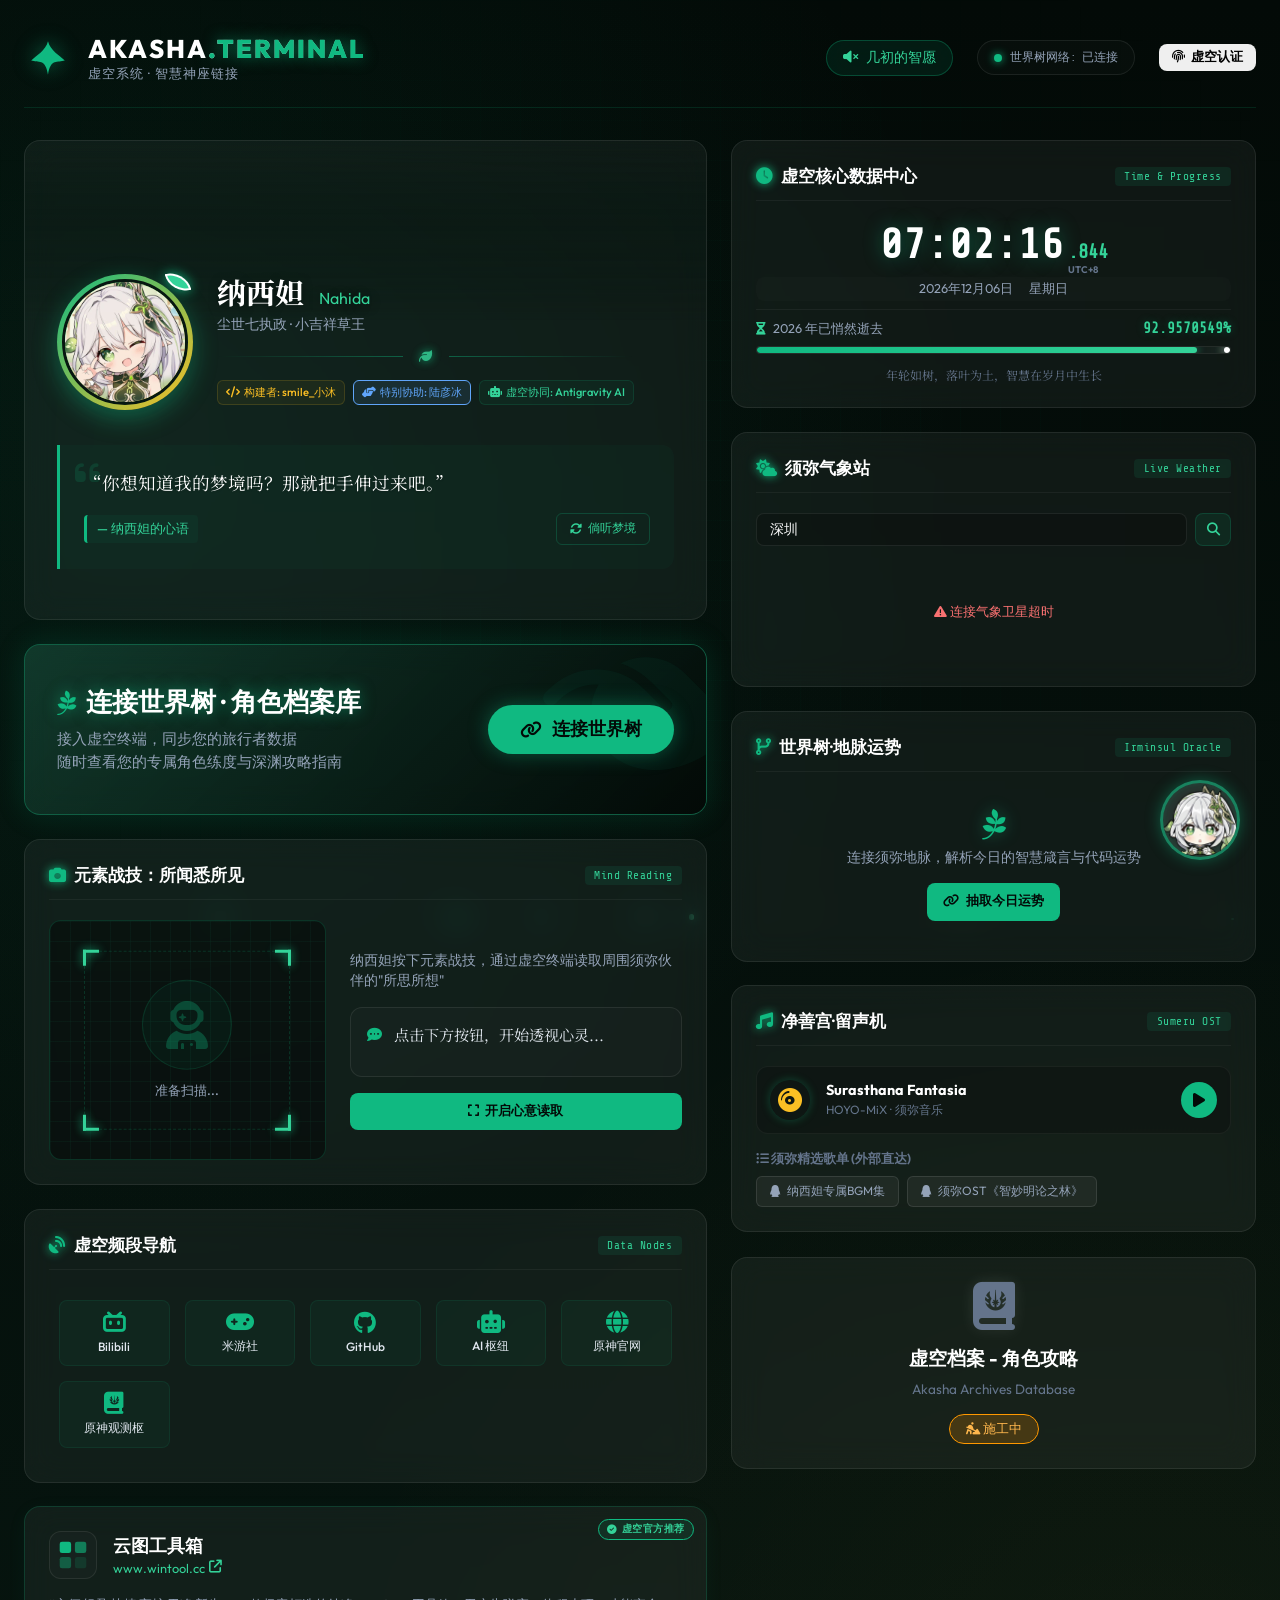
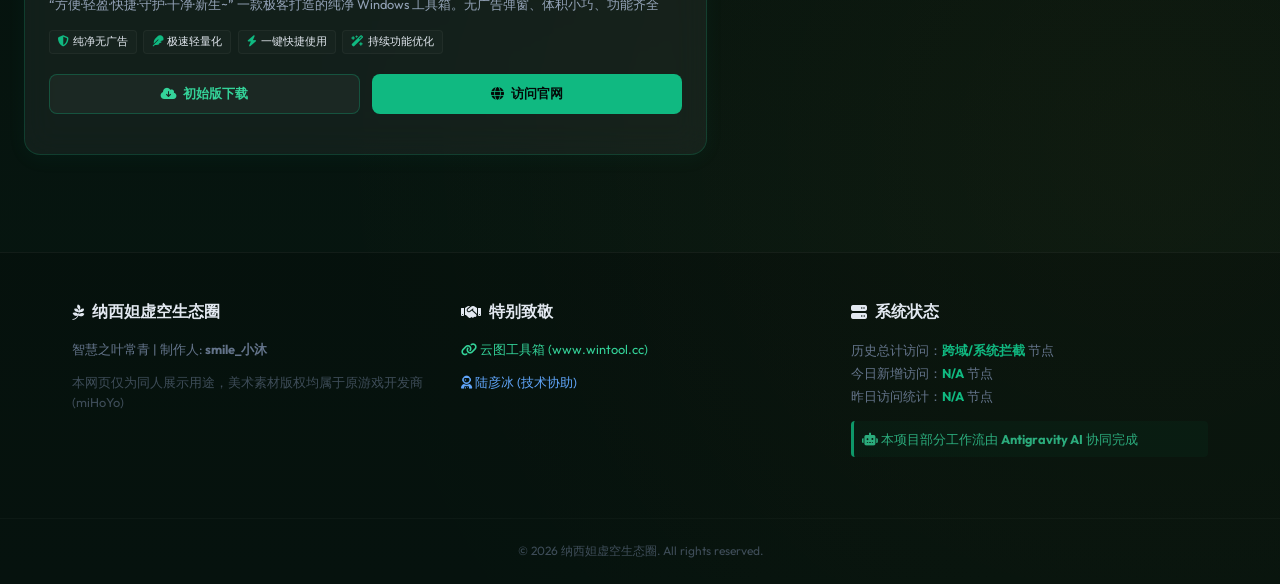
==== commit 5f1a0044: "Add files via upload" ====
--- a/index.html
+++ b/index.html
@@ -67,10 +67,10 @@
                         <span>草元素律动</span>
                     </button>
                 </div>
-                <div class="sys-status">
+                <a href="https://qm.qq.com/q/XpIfox8Qoe" target="_blank" class="sys-status" style="text-decoration: none; cursor: pointer;" onmouseover="this.style.opacity=0.7" onmouseout="this.style.opacity=1">
                     <span class="status-dot online"></span>
                     <span class="status-txt">世界树网络: 已连接</span>
-                </div>
+                </a>
                 <!-- Entrance to Terminal (Auth Button) -->
                 <button class="btn btn-outline" id="akashaAuthBtn" title="虚空权限认证" style="padding: 0.3rem 0.8rem; font-size: 0.8rem;">
                     <i class="fa-solid fa-fingerprint"></i> <span>虚空认证</span>
